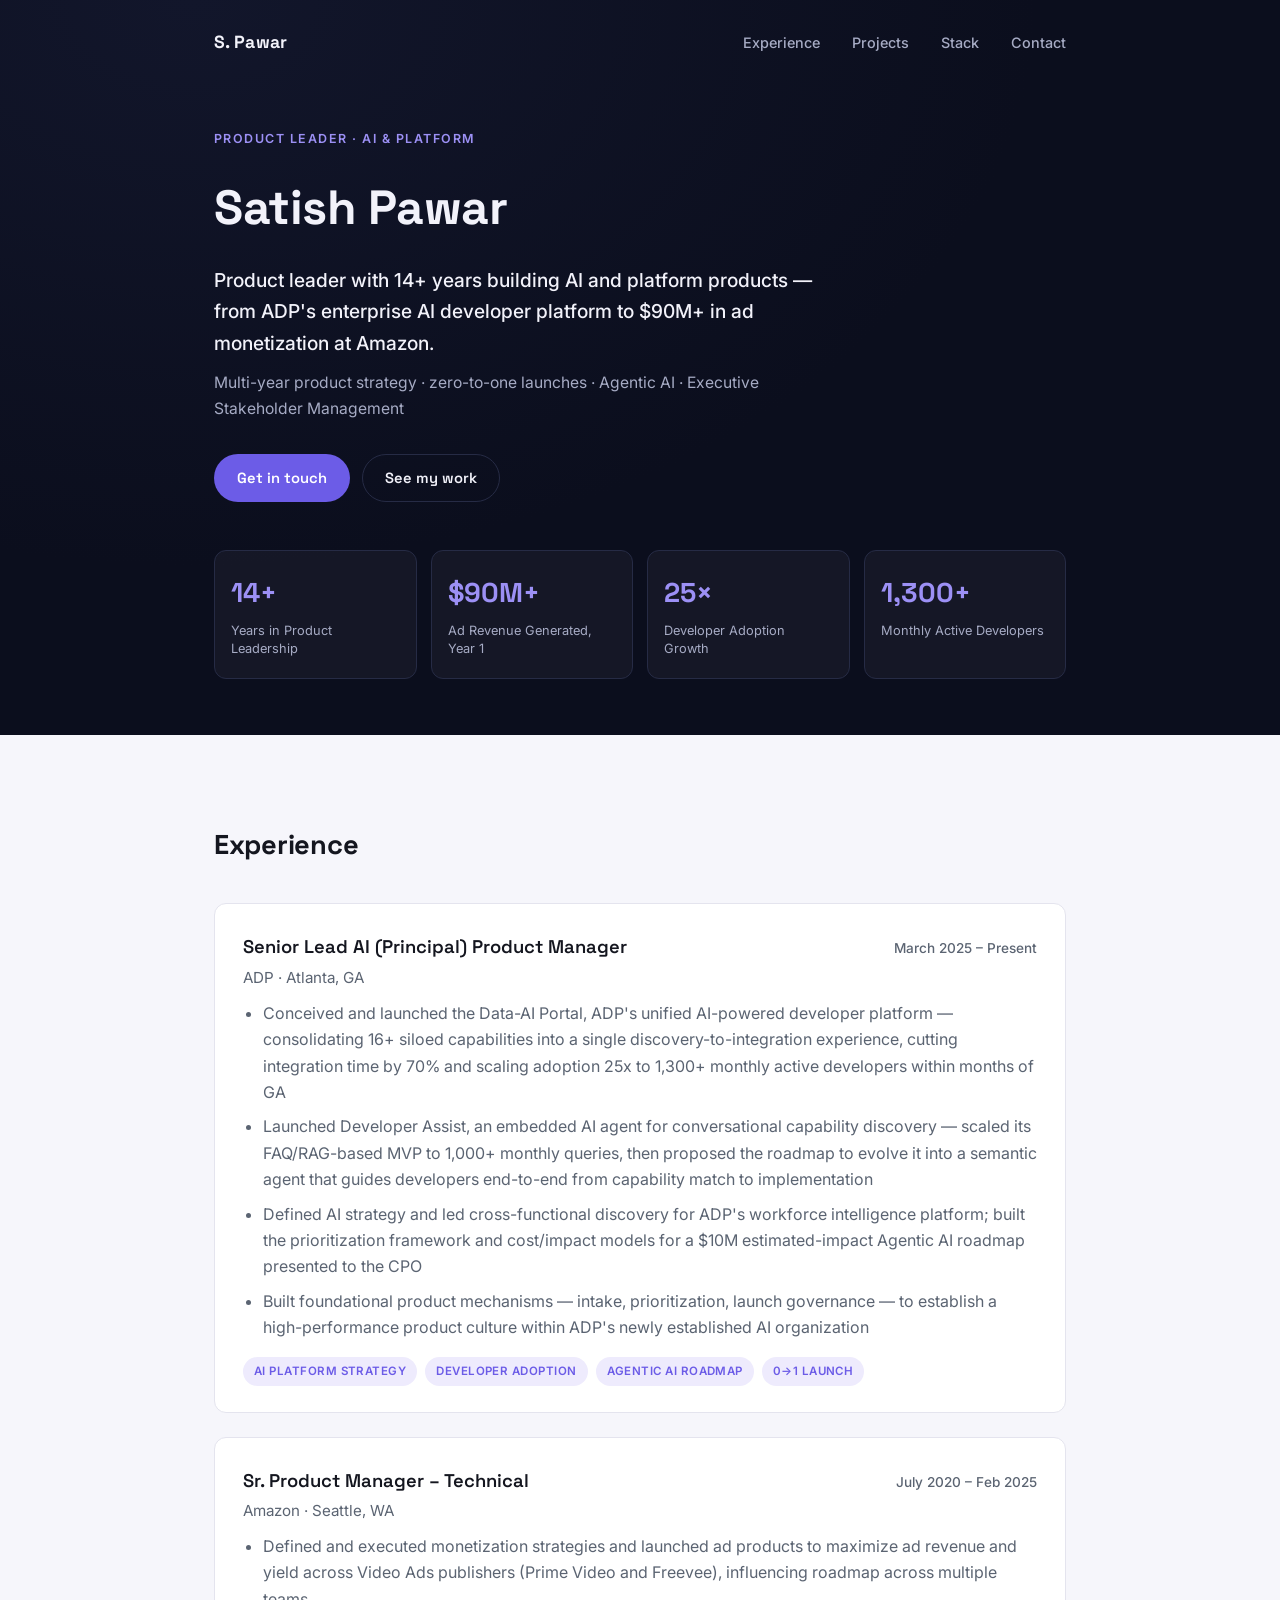
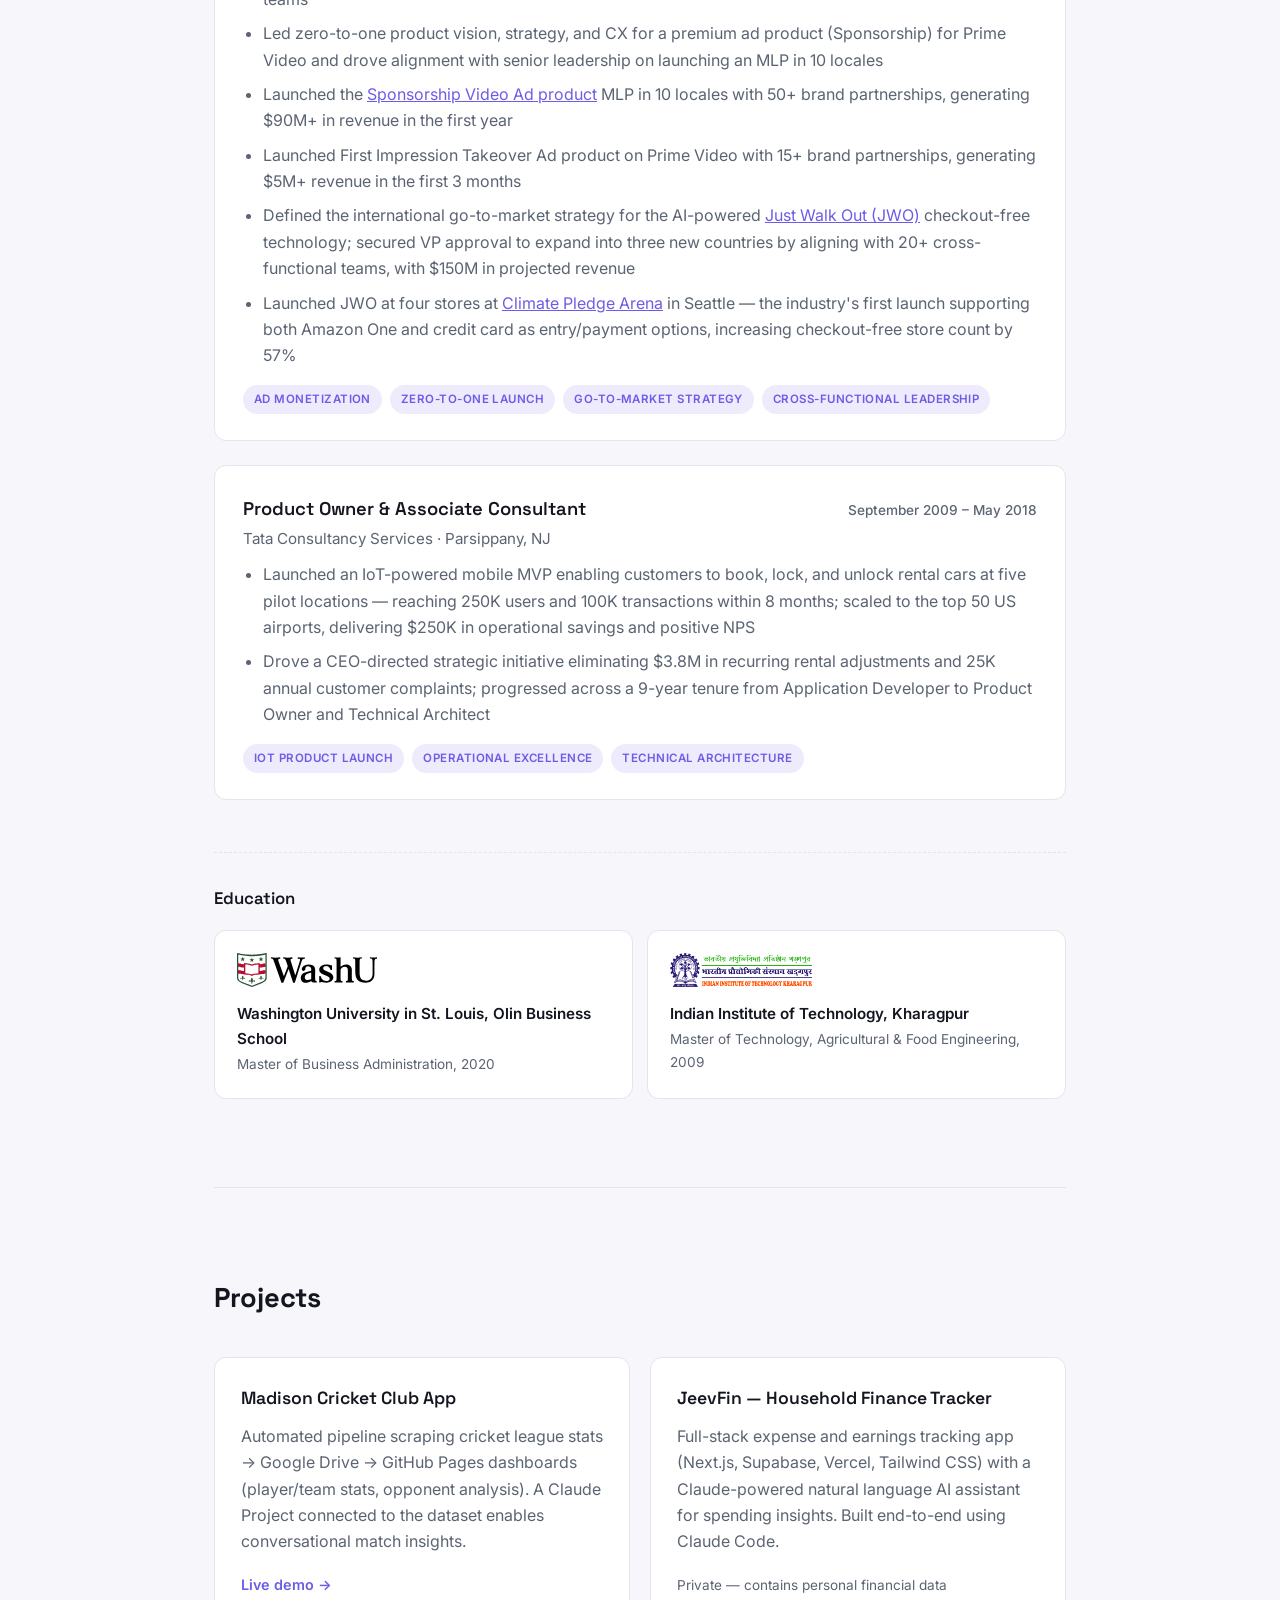
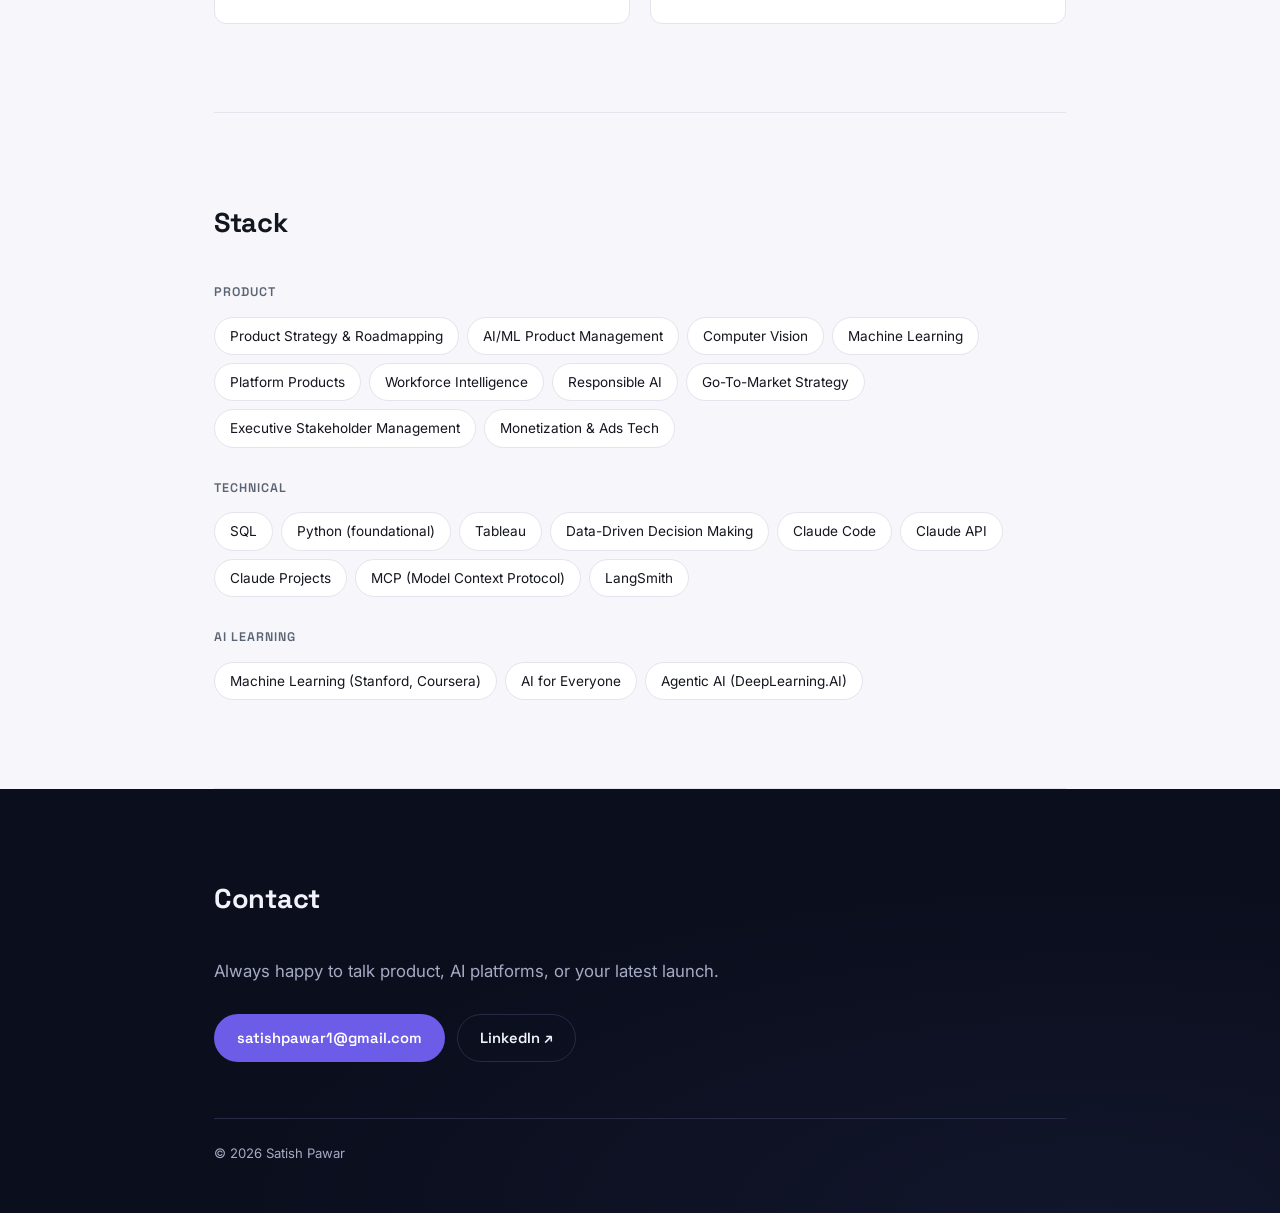
==== index.html @ 7803698a "Link Just Walk Out bullet to justwalkout.com Lets visitors curious about JWO learn more at the offic" ====
<!DOCTYPE html>
<html lang="en">
<head>
<meta charset="UTF-8">
<meta name="viewport" content="width=device-width, initial-scale=1.0">
<title>Satish Pawar — Product Leader, AI &amp; Platform</title>
<meta name="description" content="Satish Pawar — Product leader with 14+ years building AI and platform products, from ADP's enterprise AI developer platform to $90M+ in ad monetization at Amazon.">
<link rel="preconnect" href="https://fonts.googleapis.com">
<link rel="preconnect" href="https://fonts.gstatic.com" crossorigin>
<link href="https://fonts.googleapis.com/css2?family=Space+Grotesk:wght@500;600;700&family=Inter:wght@400;500;600&display=swap" rel="stylesheet">
<link rel="stylesheet" href="style.css">
</head>
<body>

<header class="hero">
  <nav class="nav">
    <span class="nav-brand">S. Pawar</span>
    <div class="nav-links">
      <a href="#experience">Experience</a>
      <a href="#projects">Projects</a>
      <a href="#stack">Stack</a>
      <a href="#contact">Contact</a>
    </div>
  </nav>
  <div class="hero-content">
    <p class="eyebrow">Product Leader · AI &amp; Platform</p>
    <h1>Satish Pawar</h1>
    <p class="tagline">Product leader with 14+ years building AI and platform products — from ADP's enterprise AI developer platform to $90M+ in ad monetization at Amazon.</p>
    <p class="subtagline">Multi-year product strategy · zero-to-one launches · Agentic AI · Executive Stakeholder Management</p>
    <div class="hero-links">
      <a href="#contact" class="btn btn-primary">Get in touch</a>
      <a href="#experience" class="btn btn-secondary">See my work</a>
    </div>

    <div class="stat-grid reveal">
      <div class="stat-card">
        <p class="stat-number">14+</p>
        <p class="stat-label">Years in Product Leadership</p>
      </div>
      <div class="stat-card">
        <p class="stat-number">$90M+</p>
        <p class="stat-label">Ad Revenue Generated, Year 1</p>
      </div>
      <div class="stat-card">
        <p class="stat-number">25×</p>
        <p class="stat-label">Developer Adoption Growth</p>
      </div>
      <div class="stat-card">
        <p class="stat-number">1,300+</p>
        <p class="stat-label">Monthly Active Developers</p>
      </div>
    </div>
  </div>
</header>

<main>

  <section id="experience">
    <h2 class="reveal">Experience</h2>

    <div class="job reveal">
      <div class="job-header">
        <div>
          <h3>Senior Lead AI (Principal) Product Manager</h3>
          <p class="job-meta">ADP · Atlanta, GA</p>
        </div>
        <p class="job-dates">March 2025 – Present</p>
      </div>
      <ul>
        <li>Conceived and launched the Data-AI Portal, ADP's unified AI-powered developer platform — consolidating 16+ siloed capabilities into a single discovery-to-integration experience, cutting integration time by 70% and scaling adoption 25x to 1,300+ monthly active developers within months of GA</li>
        <li>Launched Developer Assist, an embedded AI agent for conversational capability discovery — scaled its FAQ/RAG-based MVP to 1,000+ monthly queries, then proposed the roadmap to evolve it into a semantic agent that guides developers end-to-end from capability match to implementation</li>
        <li>Defined AI strategy and led cross-functional discovery for ADP's workforce intelligence platform; built the prioritization framework and cost/impact models for a $10M estimated-impact Agentic AI roadmap presented to the CPO</li>
        <li>Built foundational product mechanisms — intake, prioritization, launch governance — to establish a high-performance product culture within ADP's newly established AI organization</li>
      </ul>
      <div class="job-tags">
        <span class="job-tag">AI Platform Strategy</span>
        <span class="job-tag">Developer Adoption</span>
        <span class="job-tag">Agentic AI Roadmap</span>
        <span class="job-tag">0→1 Launch</span>
      </div>
    </div>

    <div class="job reveal">
      <div class="job-header">
        <div>
          <h3>Sr. Product Manager – Technical</h3>
          <p class="job-meta">Amazon · Seattle, WA</p>
        </div>
        <p class="job-dates">July 2020 – Feb 2025</p>
      </div>
      <ul>
        <li>Defined and executed monetization strategies and launched ad products to maximize ad revenue and yield across Video Ads publishers (Prime Video and Freevee), influencing roadmap across multiple teams</li>
        <li>Led zero-to-one product vision, strategy, and CX for a premium ad product (Sponsorship) for Prime Video and drove alignment with senior leadership on launching an MLP in 10 locales</li>
        <li>Launched the <a href="https://www.marketingbrew.com/stories/2024/01/26/music-to-the-ears-of-agencies-and-advertisers-amazon-rolls-out-ads-on-prime-video" target="_blank" rel="noopener">Sponsorship Video Ad product</a> MLP in 10 locales with 50+ brand partnerships, generating $90M+ in revenue in the first year</li>
        <li>Launched First Impression Takeover Ad product on Prime Video with 15+ brand partnerships, generating $5M+ revenue in the first 3 months</li>
        <li>Defined the international go-to-market strategy for the AI-powered <a href="https://www.justwalkout.com/" target="_blank" rel="noopener">Just Walk Out (JWO)</a> checkout-free technology; secured VP approval to expand into three new countries by aligning with 20+ cross-functional teams, with $150M in projected revenue</li>
        <li>Launched JWO at four stores at <a href="https://www.aboutamazon.com/news/sustainability/seattles-climate-pledge-arena-makes-history" target="_blank" rel="noopener">Climate Pledge Arena</a> in Seattle — the industry's first launch supporting both Amazon One and credit card as entry/payment options, increasing checkout-free store count by 57%</li>
      </ul>
      <div class="job-tags">
        <span class="job-tag">Ad Monetization</span>
        <span class="job-tag">Zero-to-One Launch</span>
        <span class="job-tag">Go-To-Market Strategy</span>
        <span class="job-tag">Cross-Functional Leadership</span>
      </div>
    </div>

    <div class="job reveal">
      <div class="job-header">
        <div>
          <h3>Product Owner &amp; Associate Consultant</h3>
          <p class="job-meta">Tata Consultancy Services · Parsippany, NJ</p>
        </div>
        <p class="job-dates">September 2009 – May 2018</p>
      </div>
      <ul>
        <li>Launched an IoT-powered mobile MVP enabling customers to book, lock, and unlock rental cars at five pilot locations — reaching 250K users and 100K transactions within 8 months; scaled to the top 50 US airports, delivering $250K in operational savings and positive NPS</li>
        <li>Drove a CEO-directed strategic initiative eliminating $3.8M in recurring rental adjustments and 25K annual customer complaints; progressed across a 9-year tenure from Application Developer to Product Owner and Technical Architect</li>
      </ul>
      <div class="job-tags">
        <span class="job-tag">IoT Product Launch</span>
        <span class="job-tag">Operational Excellence</span>
        <span class="job-tag">Technical Architecture</span>
      </div>
    </div>

    <div class="education reveal">
      <h3>Education</h3>
      <div class="edu-grid">
        <a class="edu-card" href="https://olin.washu.edu/" target="_blank" rel="noopener">
          <img src="images/washu-logo.svg" alt="Washington University in St. Louis logo" class="edu-logo">
          <div class="edu-info">
            <p class="edu-school">Washington University in St. Louis, Olin Business School</p>
            <p class="edu-degree">Master of Business Administration, 2020</p>
          </div>
        </a>
        <a class="edu-card" href="https://www.iitkgp.ac.in/" target="_blank" rel="noopener">
          <img src="images/iitkgp-logo.png" alt="Indian Institute of Technology Kharagpur logo" class="edu-logo">
          <div class="edu-info">
            <p class="edu-school">Indian Institute of Technology, Kharagpur</p>
            <p class="edu-degree">Master of Technology, Agricultural &amp; Food Engineering, 2009</p>
          </div>
        </a>
      </div>
    </div>
  </section>

  <section id="projects">
    <h2 class="reveal">Projects</h2>
    <div class="project-grid">

      <article class="project-card reveal">
        <h3>Madison Cricket Club App</h3>
        <p>Automated pipeline scraping cricket league stats → Google Drive → GitHub Pages dashboards (player/team stats, opponent analysis). A Claude Project connected to the dataset enables conversational match insights.</p>
        <a href="https://satishpawar1.github.io/madison-cricket/index.html" class="project-link" target="_blank" rel="noopener">Live demo →</a>
      </article>

      <article class="project-card reveal">
        <h3>JeevFin — Household Finance Tracker</h3>
        <p>Full-stack expense and earnings tracking app (Next.js, Supabase, Vercel, Tailwind CSS) with a Claude-powered natural language AI assistant for spending insights. Built end-to-end using Claude Code.</p>
        <span class="project-link project-link-disabled">Private — contains personal financial data</span>
      </article>

    </div>
  </section>

  <section id="stack">
    <h2 class="reveal">Stack</h2>
    <div class="stack-groups">
      <div class="stack-group reveal">
        <h4>Product</h4>
        <div class="tags">
          <span class="tag">Product Strategy &amp; Roadmapping</span>
          <span class="tag">AI/ML Product Management</span>
          <span class="tag">Computer Vision</span>
          <span class="tag">Machine Learning</span>
          <span class="tag">Platform Products</span>
          <span class="tag">Workforce Intelligence</span>
          <span class="tag">Responsible AI</span>
          <span class="tag">Go-To-Market Strategy</span>
          <span class="tag">Executive Stakeholder Management</span>
          <span class="tag">Monetization &amp; Ads Tech</span>
        </div>
      </div>
      <div class="stack-group reveal">
        <h4>Technical</h4>
        <div class="tags">
          <span class="tag">SQL</span>
          <span class="tag">Python (foundational)</span>
          <span class="tag">Tableau</span>
          <span class="tag">Data-Driven Decision Making</span>
          <span class="tag">Claude Code</span>
          <span class="tag">Claude API</span>
          <span class="tag">Claude Projects</span>
          <span class="tag">MCP (Model Context Protocol)</span>
          <span class="tag">LangSmith</span>
        </div>
      </div>
      <div class="stack-group reveal">
        <h4>AI Learning</h4>
        <div class="tags">
          <a class="tag tag-link" href="https://coursera.org/share/559ad1431afa52c80e66f9faf4900f86" target="_blank" rel="noopener">Machine Learning (Stanford, Coursera)</a>
          <a class="tag tag-link" href="https://coursera.org/share/7b53dda23e22ce357d31fd8ce20cde83" target="_blank" rel="noopener">AI for Everyone</a>
          <a class="tag tag-link" href="https://learn.deeplearning.ai/certificates/acf06b35-18dd-4318-90b8-d90a9b3e5550" target="_blank" rel="noopener">Agentic AI (DeepLearning.AI)</a>
        </div>
      </div>
    </div>
  </section>

</main>

<footer id="contact" class="contact-band">
  <div class="contact-inner reveal">
    <h2>Contact</h2>
    <p class="contact-lead">Always happy to talk product, AI platforms, or your latest launch.</p>
    <div class="contact-links">
      <a href="mailto:satishpawar1@gmail.com" class="btn btn-primary">satishpawar1@gmail.com</a>
      <a href="https://www.linkedin.com/in/satish-pawar1/" class="btn btn-secondary" target="_blank" rel="noopener">LinkedIn ↗</a>
    </div>
    <p class="copyright">&copy; 2026 Satish Pawar</p>
  </div>
</footer>

<script src="script.js" defer></script>
</body>
</html>
---- style.css ----
:root {
  --navy: #0B0E1D;
  --navy-soft: #12162B;
  --bg: #F6F6FB;
  --card: #FFFFFF;
  --text: #14161F;
  --text-dim: #5B6472;
  --text-on-navy: #F2F2FA;
  --text-on-navy-dim: #A6ABC4;
  --accent: #6C5CE7;
  --accent-soft: #9C90F5;
  --accent-wash: #EEEBFD;
  --border: #E4E4EE;
  --border-navy: #262B45;
  --radius: 12px;
  --max-width: 900px;
  --font-display: 'Space Grotesk', 'Helvetica Neue', Arial, sans-serif;
  --font-body: 'Inter', -apple-system, BlinkMacSystemFont, 'Segoe UI', Arial, sans-serif;
}

* { box-sizing: border-box; }

html { scroll-behavior: smooth; }

body {
  margin: 0;
  background: var(--bg);
  color: var(--text);
  font-family: var(--font-body);
  line-height: 1.65;
  overflow-x: hidden;
}

h1, h2, h3, h4, .nav-brand, .stat-number, .btn {
  font-family: var(--font-display);
}

a { color: var(--accent); }

/* ---------- Nav ---------- */

.nav {
  display: flex;
  align-items: center;
  justify-content: space-between;
  max-width: var(--max-width);
  margin: 0 auto;
  padding: 28px 24px 0;
}

.nav-brand {
  font-weight: 700;
  font-size: 1.1rem;
  color: var(--text-on-navy);
  letter-spacing: 0.02em;
}

.nav-links a {
  color: var(--text-on-navy-dim);
  text-decoration: none;
  margin-left: 28px;
  font-size: 0.9rem;
  font-weight: 500;
  transition: color 0.15s ease;
}

.nav-links a:hover { color: var(--text-on-navy); }

/* ---------- Hero ---------- */

.hero {
  background: radial-gradient(120% 140% at 15% 0%, var(--navy-soft) 0%, var(--navy) 55%);
}

.hero-content {
  max-width: var(--max-width);
  margin: 0 auto;
  padding: 72px 24px 0;
}

.eyebrow {
  text-transform: uppercase;
  letter-spacing: 0.12em;
  font-size: 0.78rem;
  font-weight: 600;
  color: var(--accent-soft);
  margin: 0 0 18px;
}

.hero-content h1 {
  font-size: 3rem;
  font-weight: 700;
  color: var(--text-on-navy);
  margin: 0 0 18px;
  letter-spacing: -0.01em;
}

.tagline {
  font-size: 1.2rem;
  color: var(--text-on-navy);
  max-width: 640px;
  margin: 0 0 10px;
  font-weight: 500;
}

.subtagline {
  color: var(--text-on-navy-dim);
  max-width: 620px;
  margin: 0 0 32px;
  font-size: 0.98rem;
}

.hero-links { display: flex; gap: 12px; flex-wrap: wrap; }

.btn {
  display: inline-block;
  padding: 11px 22px;
  border-radius: 999px;
  text-decoration: none;
  font-weight: 600;
  font-size: 0.92rem;
  border: 1px solid transparent;
  transition: transform 0.15s ease, background 0.15s ease, border-color 0.15s ease;
}

.btn:hover { transform: translateY(-1px); }

.btn-primary {
  background: var(--accent);
  color: #FFFFFF;
}

.btn-primary:hover { background: var(--accent-soft); }

.btn-secondary {
  background: transparent;
  color: var(--text-on-navy);
  border-color: var(--border-navy);
}

.btn-secondary:hover { border-color: var(--accent-soft); }

.contact-band .btn-secondary {
  color: var(--text-on-navy);
  border-color: var(--border-navy);
}

/* ---------- Stat grid ---------- */

.stat-grid {
  margin-top: 48px;
  padding-bottom: 56px;
  display: grid;
  grid-template-columns: repeat(4, 1fr);
  gap: 14px;
}

.stat-card {
  position: relative;
  background: rgba(255, 255, 255, 0.04);
  border: 1px solid var(--border-navy);
  border-radius: var(--radius);
  padding: 20px 16px;
  overflow: hidden;
  transition: border-color 0.25s ease, transform 0.25s ease, background 0.25s ease;
}

.stat-card::before {
  content: '';
  position: absolute;
  inset: 0;
  border-radius: inherit;
  background: radial-gradient(200px circle at var(--mx, 50%) var(--my, 0%), rgba(156, 144, 245, 0.25), transparent 70%);
  opacity: 0;
  transition: opacity 0.35s ease;
  pointer-events: none;
}

.stat-card:hover {
  border-color: var(--accent-soft);
  background: rgba(255, 255, 255, 0.07);
  transform: translateY(-3px);
}

.stat-card:hover::before { opacity: 1; }

.stat-number {
  position: relative;
  font-size: 1.7rem;
  font-weight: 700;
  color: var(--accent-soft);
  margin: 0 0 6px;
  transition: transform 0.25s ease;
}

.stat-card:hover .stat-number { transform: scale(1.06); }

.stat-label {
  position: relative;
  font-size: 0.8rem;
  color: var(--text-on-navy-dim);
  margin: 0;
  line-height: 1.4;
}

/* ---------- Main sections ---------- */

main {
  max-width: var(--max-width);
  margin: 0 auto;
  padding: 0 24px;
}

section {
  padding: 88px 0;
  border-bottom: 1px solid var(--border);
  scroll-margin-top: 24px;
}

h2 {
  font-size: 1.7rem;
  font-weight: 700;
  margin: 0 0 36px;
  letter-spacing: -0.01em;
}

/* ---------- Experience ---------- */

.job {
  position: relative;
  margin-bottom: 24px;
  padding: 28px 28px 26px;
  border: 1px solid var(--border);
  border-radius: var(--radius);
  background: var(--card);
  overflow: hidden;
  transition: border-color 0.25s ease, transform 0.25s ease, box-shadow 0.25s ease;
}
.job:last-of-type { margin-bottom: 0; }

.job::before {
  content: '';
  position: absolute;
  inset: 0;
  border-radius: inherit;
  background: radial-gradient(320px circle at var(--mx, 50%) var(--my, 0%), rgba(108, 92, 231, 0.12), transparent 70%);
  opacity: 0;
  transition: opacity 0.35s ease;
  pointer-events: none;
}

.job::after {
  content: '';
  position: absolute;
  left: 0;
  top: 0;
  bottom: 0;
  width: 3px;
  background: var(--accent);
  transform: scaleY(0);
  transition: transform 0.3s ease;
}

.job:hover {
  border-color: var(--accent-soft);
  transform: translateY(-3px);
  box-shadow: 0 18px 36px rgba(20, 22, 31, 0.07);
}

.job:hover::before { opacity: 1; }
.job:hover::after { transform: scaleY(1); }

.job-header {
  position: relative;
  display: flex;
  justify-content: space-between;
  align-items: baseline;
  flex-wrap: wrap;
  gap: 4px 16px;
  margin-bottom: 10px;
}

.job-header h3 {
  margin: 0;
  font-size: 1.15rem;
  font-weight: 600;
  transition: color 0.2s ease;
}

.job:hover .job-header h3 { color: var(--accent); }

.job-meta {
  margin: 2px 0 0;
  color: var(--text-dim);
  font-size: 0.95rem;
}

.job-dates {
  margin: 0;
  color: var(--text-dim);
  font-size: 0.85rem;
  font-weight: 500;
  white-space: nowrap;
}

.job ul {
  position: relative;
  margin: 0 0 16px;
  padding-left: 20px;
}

.job li {
  margin-bottom: 8px;
  color: var(--text-dim);
}

.job-tags {
  position: relative;
  display: flex;
  flex-wrap: wrap;
  gap: 8px;
}

.job-tag {
  font-size: 0.72rem;
  font-weight: 600;
  text-transform: uppercase;
  letter-spacing: 0.04em;
  color: var(--accent);
  background: var(--accent-wash);
  padding: 5px 11px;
  border-radius: 999px;
  transition: background 0.2s ease, color 0.2s ease, transform 0.2s ease;
}

.job:hover .job-tag:hover {
  background: var(--accent);
  color: #FFFFFF;
  transform: translateY(-1px);
}

.education {
  margin-top: 52px;
  padding-top: 32px;
  border-top: 1px dashed var(--border);
}

.education h3 { margin: 0 0 18px; font-size: 1.05rem; font-weight: 600; }

.edu-grid {
  display: grid;
  grid-template-columns: repeat(auto-fit, minmax(260px, 1fr));
  gap: 14px;
}

.edu-card {
  position: relative;
  display: flex;
  flex-direction: column;
  align-items: flex-start;
  gap: 14px;
  padding: 22px;
  border: 1px solid var(--border);
  border-radius: var(--radius);
  background: var(--card);
  text-decoration: none;
  overflow: hidden;
  transition: border-color 0.25s ease, transform 0.25s ease, box-shadow 0.25s ease;
}

.edu-card::before {
  content: '';
  position: absolute;
  inset: 0;
  border-radius: inherit;
  background: radial-gradient(240px circle at var(--mx, 50%) var(--my, 0%), rgba(108, 92, 231, 0.10), transparent 70%);
  opacity: 0;
  transition: opacity 0.35s ease;
  pointer-events: none;
}

.edu-card::after {
  content: '';
  position: absolute;
  left: 0;
  top: 0;
  bottom: 0;
  width: 3px;
  background: var(--accent);
  transform: scaleY(0);
  transition: transform 0.3s ease;
}

.edu-card:hover {
  border-color: var(--accent-soft);
  transform: translateY(-3px);
  box-shadow: 0 14px 28px rgba(20, 22, 31, 0.07);
}

.edu-card:hover::before { opacity: 1; }
.edu-card:hover::after { transform: scaleY(1); }

.edu-logo {
  position: relative;
  height: 34px;
  width: auto;
  max-width: 160px;
  object-fit: contain;
  object-position: left center;
  transition: transform 0.25s ease;
}

.edu-card:hover .edu-logo { transform: scale(1.05); }

.edu-info { position: relative; }

.edu-school {
  margin: 0 0 2px;
  font-weight: 600;
  color: var(--text);
  font-size: 0.95rem;
  transition: color 0.2s ease;
}

.edu-card:hover .edu-school { color: var(--accent); }

.edu-degree {
  margin: 0;
  color: var(--text-dim);
  font-size: 0.85rem;
}

/* ---------- Projects ---------- */

.project-grid {
  display: grid;
  grid-template-columns: repeat(auto-fit, minmax(280px, 1fr));
  gap: 20px;
}

.project-card {
  background: var(--card);
  border: 1px solid var(--border);
  border-radius: var(--radius);
  padding: 26px;
  transition: transform 0.15s ease, box-shadow 0.15s ease;
}

.project-card:hover {
  transform: translateY(-3px);
  box-shadow: 0 12px 28px rgba(20, 22, 31, 0.08);
}

.project-card h3 { margin: 0 0 10px; font-size: 1.1rem; font-weight: 600; }
.project-card p { color: var(--text-dim); margin: 0 0 16px; }

.project-link {
  font-weight: 600;
  text-decoration: none;
  font-size: 0.9rem;
  color: var(--accent);
}

.project-link-disabled {
  color: var(--text-dim);
  font-weight: 400;
  font-size: 0.85rem;
}

/* ---------- Stack ---------- */

.stack-groups {
  display: flex;
  flex-direction: column;
  gap: 30px;
}

.stack-group h4 {
  margin: 0 0 14px;
  color: var(--text-dim);
  font-size: 0.78rem;
  text-transform: uppercase;
  letter-spacing: 0.08em;
  font-weight: 600;
}

.tags {
  display: flex;
  flex-wrap: wrap;
  gap: 8px;
}

.tag {
  display: inline-block;
  padding: 7px 15px;
  background: var(--card);
  border: 1px solid var(--border);
  border-radius: 999px;
  font-size: 0.85rem;
  color: var(--text);
}

.tag-link {
  text-decoration: none;
  color: var(--text);
  transition: border-color 0.15s ease, color 0.15s ease;
}

.tag-link:hover {
  border-color: var(--accent);
  color: var(--accent);
}

/* ---------- Contact band ---------- */

.contact-band {
  background: radial-gradient(120% 140% at 85% 100%, var(--navy-soft) 0%, var(--navy) 55%);
  margin-top: 0;
}

.contact-inner {
  max-width: var(--max-width);
  margin: 0 auto;
  padding: 88px 24px 48px;
}

.contact-band h2 { color: var(--text-on-navy); }

.contact-lead {
  color: var(--text-on-navy-dim);
  margin: 0 0 28px;
  font-size: 1.05rem;
}

.contact-links {
  display: flex;
  gap: 12px;
  flex-wrap: wrap;
  margin-bottom: 56px;
}

.copyright {
  color: var(--text-on-navy-dim);
  font-size: 0.82rem;
  margin: 0;
  border-top: 1px solid var(--border-navy);
  padding-top: 24px;
}

/* ---------- Scroll reveal ---------- */

.reveal {
  opacity: 0;
  transform: translateY(16px);
  transition: opacity 0.6s ease, transform 0.6s ease;
}

.reveal.is-visible {
  opacity: 1;
  transform: translateY(0);
}

@media (prefers-reduced-motion: reduce) {
  .reveal {
    opacity: 1;
    transform: none;
    transition: none;
  }
}

/* ---------- Responsive ---------- */

@media (max-width: 700px) {
  .hero-content h1 { font-size: 2.2rem; }
  .nav-links a { margin-left: 16px; font-size: 0.85rem; }
  .stat-grid { grid-template-columns: repeat(2, 1fr); }
  section { padding: 64px 0; }
  .contact-inner { padding: 64px 24px 40px; }
}

@media (max-width: 420px) {
  .stat-grid { grid-template-columns: 1fr 1fr; gap: 10px; }
  .stat-number { font-size: 1.4rem; }
}
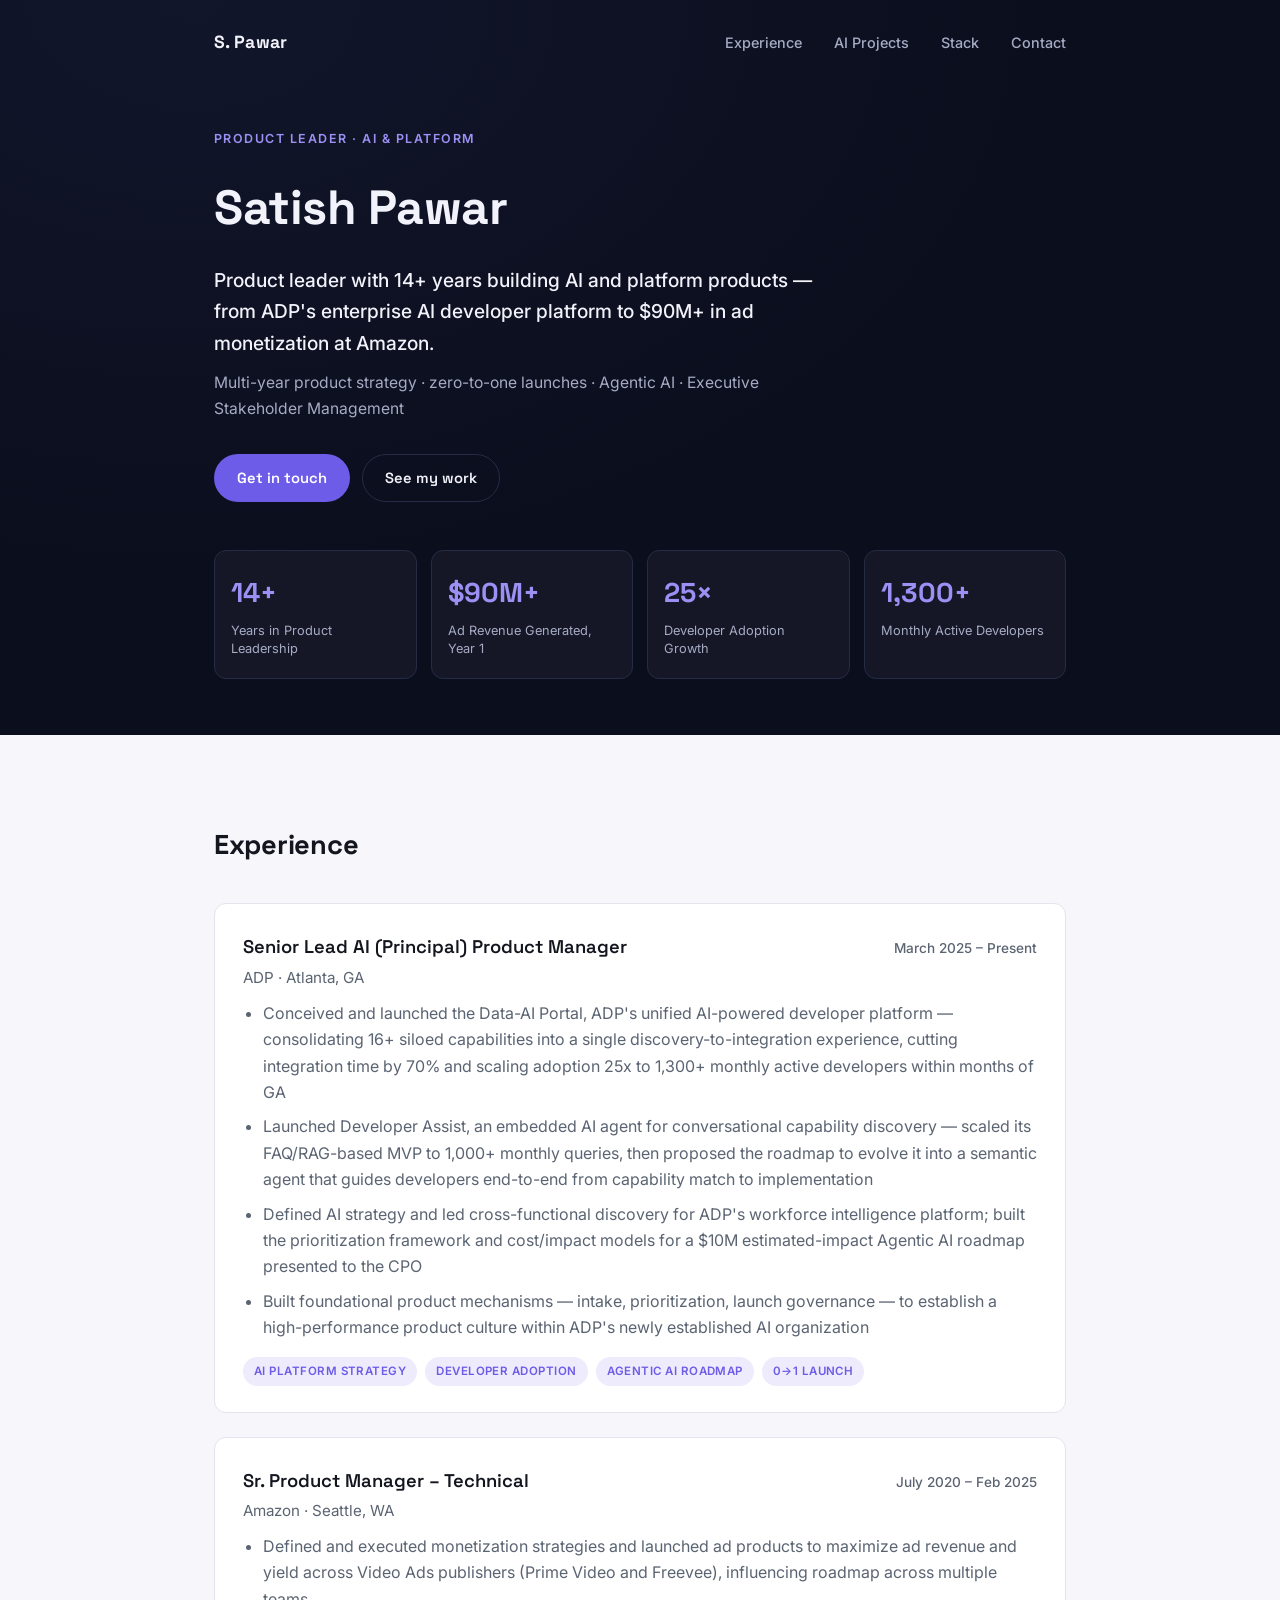
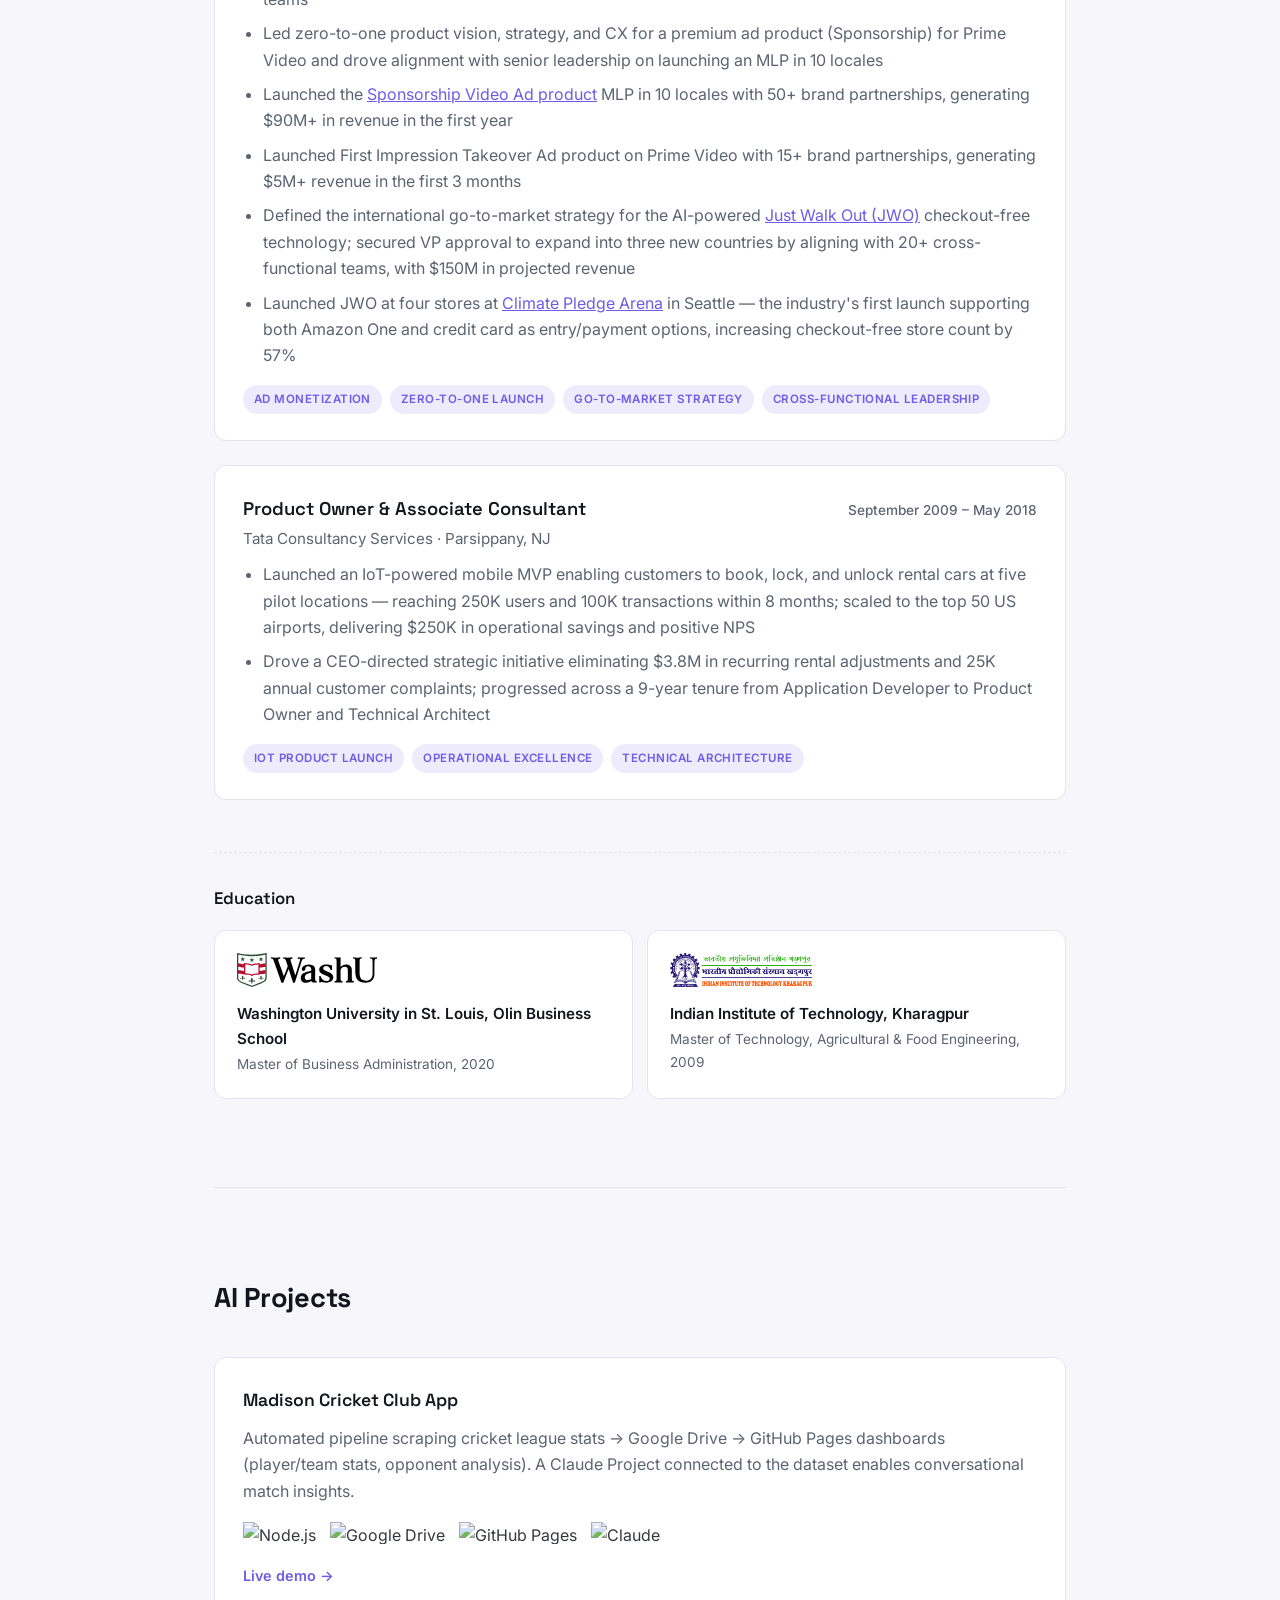
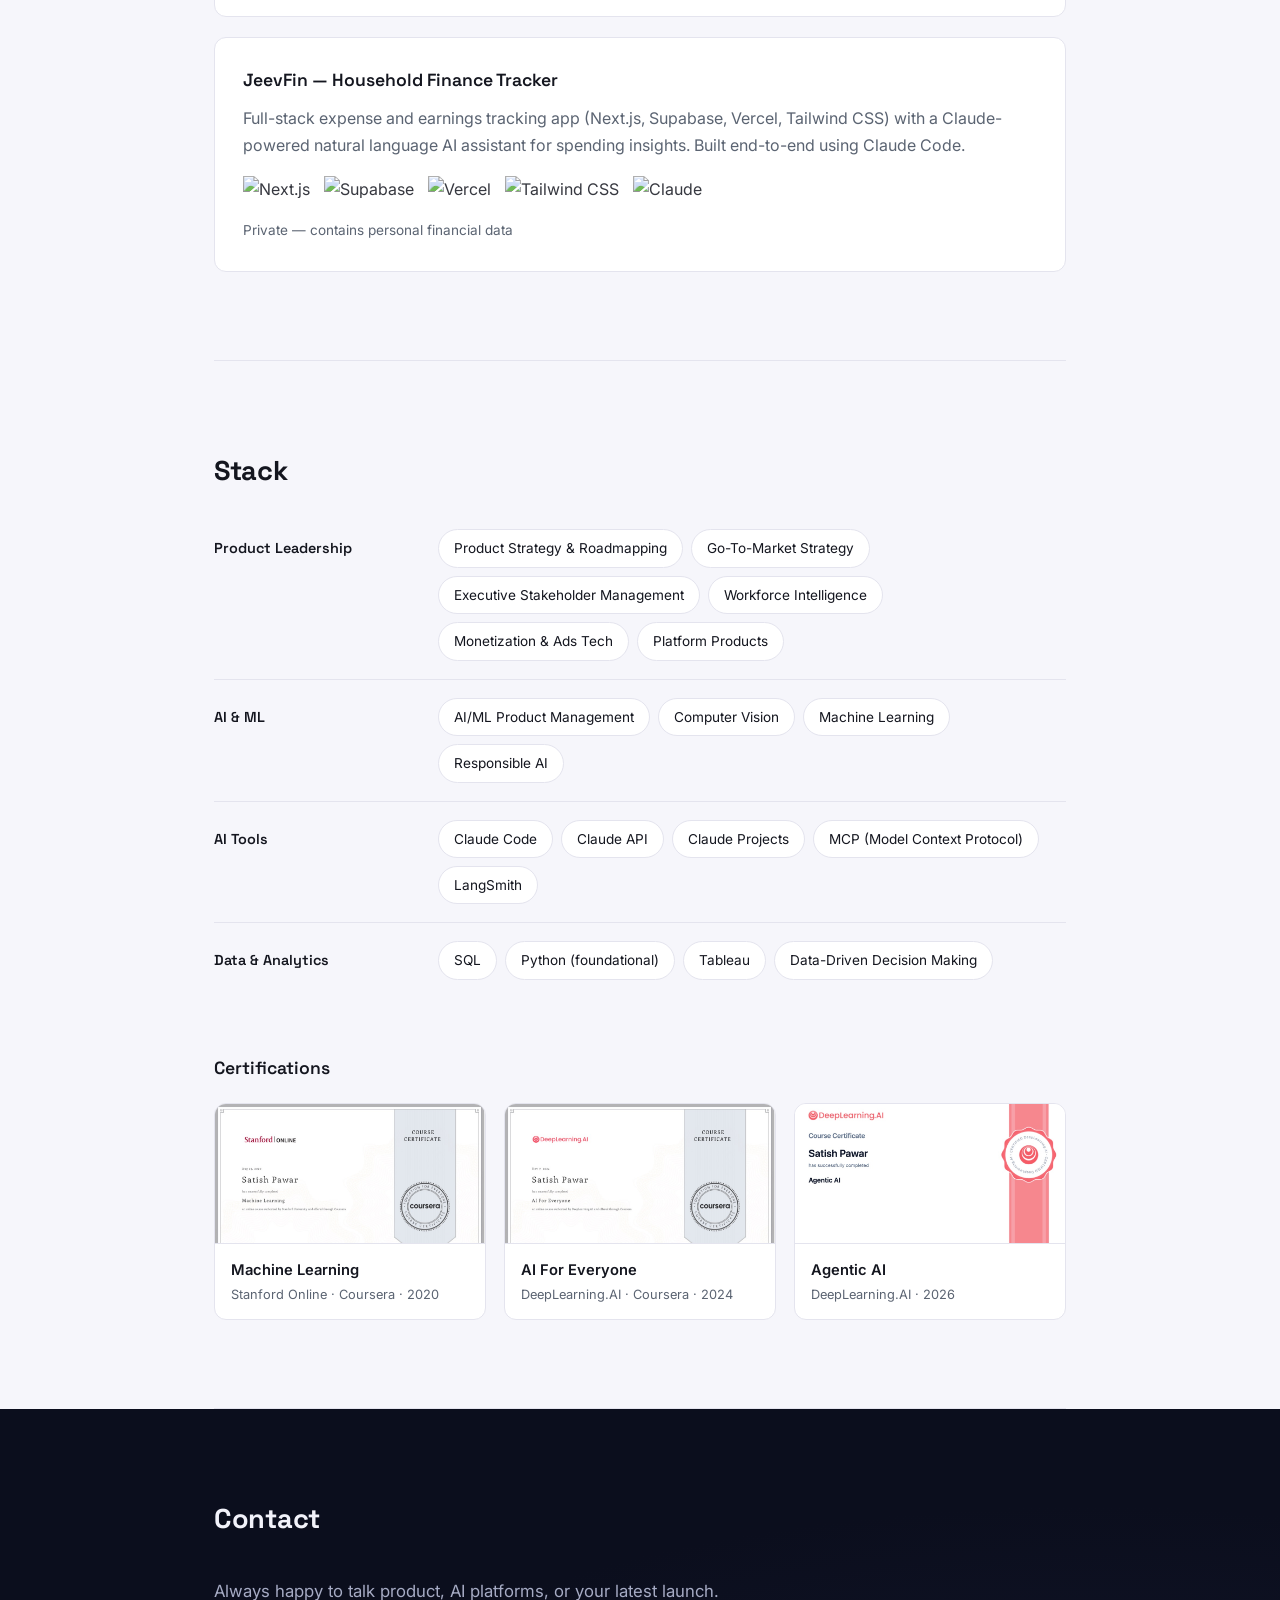
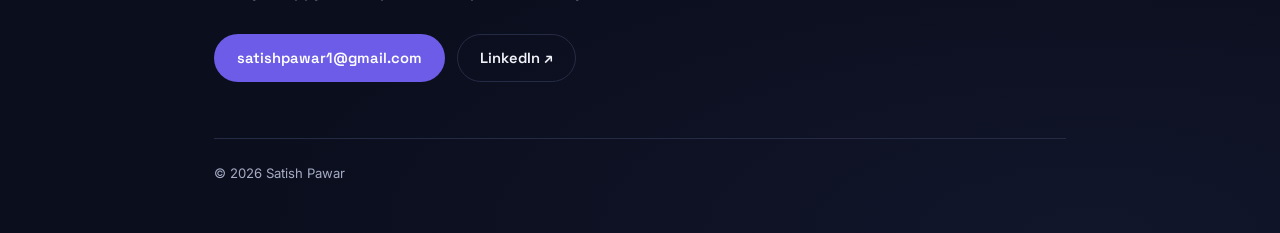
==== commit 5b58f349: "Restructure Stack by domain, embed real certification images Skills now grouped by domain (Product L" ====
--- a/index.html
+++ b/index.html
@@ -17,7 +17,7 @@
     <span class="nav-brand">S. Pawar</span>
     <div class="nav-links">
       <a href="#experience">Experience</a>
-      <a href="#projects">Projects</a>
+      <a href="#projects">AI Projects</a>
       <a href="#stack">Stack</a>
       <a href="#contact">Contact</a>
     </div>
@@ -145,18 +145,31 @@
   </section>
 
   <section id="projects">
-    <h2 class="reveal">Projects</h2>
-    <div class="project-grid">
+    <h2 class="reveal">AI Projects</h2>
+    <div class="project-list">
 
       <article class="project-card reveal">
         <h3>Madison Cricket Club App</h3>
         <p>Automated pipeline scraping cricket league stats → Google Drive → GitHub Pages dashboards (player/team stats, opponent analysis). A Claude Project connected to the dataset enables conversational match insights.</p>
+        <div class="project-tech">
+          <img src="images/icons/nodejs.svg" alt="Node.js" title="Node.js">
+          <img src="images/icons/googledrive.svg" alt="Google Drive" title="Google Drive">
+          <img src="images/icons/github.svg" alt="GitHub Pages" title="GitHub Pages">
+          <img src="images/icons/claude.svg" alt="Claude" title="Claude">
+        </div>
         <a href="https://satishpawar1.github.io/madison-cricket/index.html" class="project-link" target="_blank" rel="noopener">Live demo →</a>
       </article>
 
       <article class="project-card reveal">
         <h3>JeevFin — Household Finance Tracker</h3>
         <p>Full-stack expense and earnings tracking app (Next.js, Supabase, Vercel, Tailwind CSS) with a Claude-powered natural language AI assistant for spending insights. Built end-to-end using Claude Code.</p>
+        <div class="project-tech">
+          <img src="images/icons/nextjs.svg" alt="Next.js" title="Next.js">
+          <img src="images/icons/supabase.svg" alt="Supabase" title="Supabase">
+          <img src="images/icons/vercel.svg" alt="Vercel" title="Vercel">
+          <img src="images/icons/tailwindcss.svg" alt="Tailwind CSS" title="Tailwind CSS">
+          <img src="images/icons/claude.svg" alt="Claude" title="Claude">
+        </div>
         <span class="project-link project-link-disabled">Private — contains personal financial data</span>
       </article>
 
@@ -165,29 +178,30 @@
 
   <section id="stack">
     <h2 class="reveal">Stack</h2>
-    <div class="stack-groups">
-      <div class="stack-group reveal">
-        <h4>Product</h4>
+    <div class="stack-table">
+      <div class="stack-row reveal">
+        <div class="stack-domain">Product Leadership</div>
         <div class="tags">
           <span class="tag">Product Strategy &amp; Roadmapping</span>
+          <span class="tag">Go-To-Market Strategy</span>
+          <span class="tag">Executive Stakeholder Management</span>
+          <span class="tag">Workforce Intelligence</span>
+          <span class="tag">Monetization &amp; Ads Tech</span>
+          <span class="tag">Platform Products</span>
+        </div>
+      </div>
+      <div class="stack-row reveal">
+        <div class="stack-domain">AI &amp; ML</div>
+        <div class="tags">
           <span class="tag">AI/ML Product Management</span>
           <span class="tag">Computer Vision</span>
           <span class="tag">Machine Learning</span>
-          <span class="tag">Platform Products</span>
-          <span class="tag">Workforce Intelligence</span>
           <span class="tag">Responsible AI</span>
-          <span class="tag">Go-To-Market Strategy</span>
-          <span class="tag">Executive Stakeholder Management</span>
-          <span class="tag">Monetization &amp; Ads Tech</span>
-        </div>
-      </div>
-      <div class="stack-group reveal">
-        <h4>Technical</h4>
-        <div class="tags">
-          <span class="tag">SQL</span>
-          <span class="tag">Python (foundational)</span>
-          <span class="tag">Tableau</span>
-          <span class="tag">Data-Driven Decision Making</span>
+        </div>
+      </div>
+      <div class="stack-row reveal">
+        <div class="stack-domain">AI Tools</div>
+        <div class="tags">
           <span class="tag">Claude Code</span>
           <span class="tag">Claude API</span>
           <span class="tag">Claude Projects</span>
@@ -195,14 +209,40 @@
           <span class="tag">LangSmith</span>
         </div>
       </div>
-      <div class="stack-group reveal">
-        <h4>AI Learning</h4>
-        <div class="tags">
-          <a class="tag tag-link" href="https://coursera.org/share/559ad1431afa52c80e66f9faf4900f86" target="_blank" rel="noopener">Machine Learning (Stanford, Coursera)</a>
-          <a class="tag tag-link" href="https://coursera.org/share/7b53dda23e22ce357d31fd8ce20cde83" target="_blank" rel="noopener">AI for Everyone</a>
-          <a class="tag tag-link" href="https://learn.deeplearning.ai/certificates/acf06b35-18dd-4318-90b8-d90a9b3e5550" target="_blank" rel="noopener">Agentic AI (DeepLearning.AI)</a>
-        </div>
-      </div>
+      <div class="stack-row reveal">
+        <div class="stack-domain">Data &amp; Analytics</div>
+        <div class="tags">
+          <span class="tag">SQL</span>
+          <span class="tag">Python (foundational)</span>
+          <span class="tag">Tableau</span>
+          <span class="tag">Data-Driven Decision Making</span>
+        </div>
+      </div>
+    </div>
+
+    <h3 class="certs-heading reveal">Certifications</h3>
+    <div class="cert-grid">
+      <a class="cert-card reveal" href="https://coursera.org/share/559ad1431afa52c80e66f9faf4900f86" target="_blank" rel="noopener">
+        <img src="images/certs/machine-learning.jpg" alt="Machine Learning certificate, Stanford Online via Coursera">
+        <div class="cert-info">
+          <p class="cert-title">Machine Learning</p>
+          <p class="cert-issuer">Stanford Online · Coursera · 2020</p>
+        </div>
+      </a>
+      <a class="cert-card reveal" href="https://coursera.org/share/7b53dda23e22ce357d31fd8ce20cde83" target="_blank" rel="noopener">
+        <img src="images/certs/ai-for-everyone.jpg" alt="AI For Everyone certificate, DeepLearning.AI via Coursera">
+        <div class="cert-info">
+          <p class="cert-title">AI For Everyone</p>
+          <p class="cert-issuer">DeepLearning.AI · Coursera · 2024</p>
+        </div>
+      </a>
+      <a class="cert-card reveal" href="https://learn.deeplearning.ai/certificates/acf06b35-18dd-4318-90b8-d90a9b3e5550" target="_blank" rel="noopener">
+        <img src="images/certs/agentic-ai.jpg" alt="Agentic AI certificate, DeepLearning.AI">
+        <div class="cert-info">
+          <p class="cert-title">Agentic AI</p>
+          <p class="cert-issuer">DeepLearning.AI · 2026</p>
+        </div>
+      </a>
     </div>
   </section>
 
--- a/style.css
+++ b/style.css
@@ -432,29 +432,89 @@
 
 /* ---------- Projects ---------- */
 
-.project-grid {
-  display: grid;
-  grid-template-columns: repeat(auto-fit, minmax(280px, 1fr));
+.project-list {
+  display: flex;
+  flex-direction: column;
   gap: 20px;
 }
 
 .project-card {
+  position: relative;
   background: var(--card);
   border: 1px solid var(--border);
   border-radius: var(--radius);
-  padding: 26px;
-  transition: transform 0.15s ease, box-shadow 0.15s ease;
+  padding: 28px;
+  overflow: hidden;
+  transition: border-color 0.25s ease, transform 0.25s ease, box-shadow 0.25s ease;
+}
+
+.project-card::before {
+  content: '';
+  position: absolute;
+  inset: 0;
+  border-radius: inherit;
+  background: radial-gradient(320px circle at var(--mx, 50%) var(--my, 0%), rgba(108, 92, 231, 0.10), transparent 70%);
+  opacity: 0;
+  transition: opacity 0.35s ease;
+  pointer-events: none;
+}
+
+.project-card::after {
+  content: '';
+  position: absolute;
+  left: 0;
+  top: 0;
+  bottom: 0;
+  width: 3px;
+  background: var(--accent);
+  transform: scaleY(0);
+  transition: transform 0.3s ease;
 }
 
 .project-card:hover {
+  border-color: var(--accent-soft);
   transform: translateY(-3px);
-  box-shadow: 0 12px 28px rgba(20, 22, 31, 0.08);
-}
-
-.project-card h3 { margin: 0 0 10px; font-size: 1.1rem; font-weight: 600; }
-.project-card p { color: var(--text-dim); margin: 0 0 16px; }
+  box-shadow: 0 18px 36px rgba(20, 22, 31, 0.07);
+}
+
+.project-card:hover::before { opacity: 1; }
+.project-card:hover::after { transform: scaleY(1); }
+
+.project-card h3 {
+  position: relative;
+  margin: 0 0 10px;
+  font-size: 1.1rem;
+  font-weight: 600;
+  transition: color 0.2s ease;
+}
+
+.project-card:hover h3 { color: var(--accent); }
+
+.project-card p { position: relative; color: var(--text-dim); margin: 0 0 18px; }
+
+.project-tech {
+  position: relative;
+  display: flex;
+  align-items: center;
+  flex-wrap: wrap;
+  gap: 14px;
+  margin-bottom: 18px;
+}
+
+.project-tech img {
+  height: 22px;
+  width: auto;
+  opacity: 0.85;
+  transition: opacity 0.2s ease, transform 0.2s ease;
+}
+
+.project-tech img:hover {
+  opacity: 1;
+  transform: translateY(-2px);
+}
 
 .project-link {
+  position: relative;
   font-weight: 600;
   text-decoration: none;
   font-size: 0.9rem;
@@ -462,6 +522,8 @@
 }
 
 .project-link-disabled {
+  position: relative;
+  display: inline-block;
   color: var(--text-dim);
   font-weight: 400;
   font-size: 0.85rem;
@@ -469,19 +531,29 @@
 
 /* ---------- Stack ---------- */
 
-.stack-groups {
+.stack-table {
   display: flex;
   flex-direction: column;
-  gap: 30px;
-}
-
-.stack-group h4 {
-  margin: 0 0 14px;
-  color: var(--text-dim);
-  font-size: 0.78rem;
-  text-transform: uppercase;
-  letter-spacing: 0.08em;
-  font-weight: 600;
+  margin-bottom: 56px;
+}
+
+.stack-row {
+  display: grid;
+  grid-template-columns: 200px 1fr;
+  gap: 16px 24px;
+  padding: 18px 0;
+  border-bottom: 1px solid var(--border);
+  align-items: baseline;
+}
+
+.stack-row:first-child { padding-top: 0; }
+.stack-row:last-child { border-bottom: none; }
+
+.stack-domain {
+  font-family: var(--font-display);
+  font-weight: 600;
+  font-size: 0.9rem;
+  color: var(--text);
 }
 
 .tags {
@@ -500,15 +572,80 @@
   color: var(--text);
 }
 
-.tag-link {
+.certs-heading {
+  font-size: 1.1rem;
+  font-weight: 600;
+  margin: 0 0 20px;
+}
+
+.cert-grid {
+  display: grid;
+  grid-template-columns: repeat(auto-fit, minmax(220px, 1fr));
+  gap: 18px;
+}
+
+.cert-card {
+  position: relative;
+  display: block;
+  border: 1px solid var(--border);
+  border-radius: var(--radius);
+  background: var(--card);
+  overflow: hidden;
   text-decoration: none;
+  transition: border-color 0.25s ease, transform 0.25s ease, box-shadow 0.25s ease;
+}
+
+.cert-card::before {
+  content: '';
+  position: absolute;
+  inset: 0;
+  border-radius: inherit;
+  background: radial-gradient(240px circle at var(--mx, 50%) var(--my, 0%), rgba(108, 92, 231, 0.10), transparent 70%);
+  opacity: 0;
+  transition: opacity 0.35s ease;
+  pointer-events: none;
+  z-index: 1;
+}
+
+.cert-card:hover {
+  border-color: var(--accent-soft);
+  transform: translateY(-3px);
+  box-shadow: 0 16px 32px rgba(20, 22, 31, 0.08);
+}
+
+.cert-card:hover::before { opacity: 1; }
+
+.cert-card img {
+  display: block;
+  width: 100%;
+  height: 140px;
+  object-fit: cover;
+  object-position: top;
+  border-bottom: 1px solid var(--border);
+  transition: transform 0.3s ease;
+}
+
+.cert-card:hover img { transform: scale(1.03); }
+
+.cert-info {
+  position: relative;
+  padding: 14px 16px;
+}
+
+.cert-title {
+  margin: 0 0 2px;
+  font-weight: 600;
+  font-size: 0.92rem;
   color: var(--text);
-  transition: border-color 0.15s ease, color 0.15s ease;
-}
-
-.tag-link:hover {
-  border-color: var(--accent);
-  color: var(--accent);
+  transition: color 0.2s ease;
+}
+
+.cert-card:hover .cert-title { color: var(--accent); }
+
+.cert-issuer {
+  margin: 0;
+  font-size: 0.8rem;
+  color: var(--text-dim);
 }
 
 /* ---------- Contact band ---------- */
@@ -576,6 +713,7 @@
   .stat-grid { grid-template-columns: repeat(2, 1fr); }
   section { padding: 64px 0; }
   .contact-inner { padding: 64px 24px 40px; }
+  .stack-row { grid-template-columns: 1fr; gap: 8px; }
 }
 
 @media (max-width: 420px) {
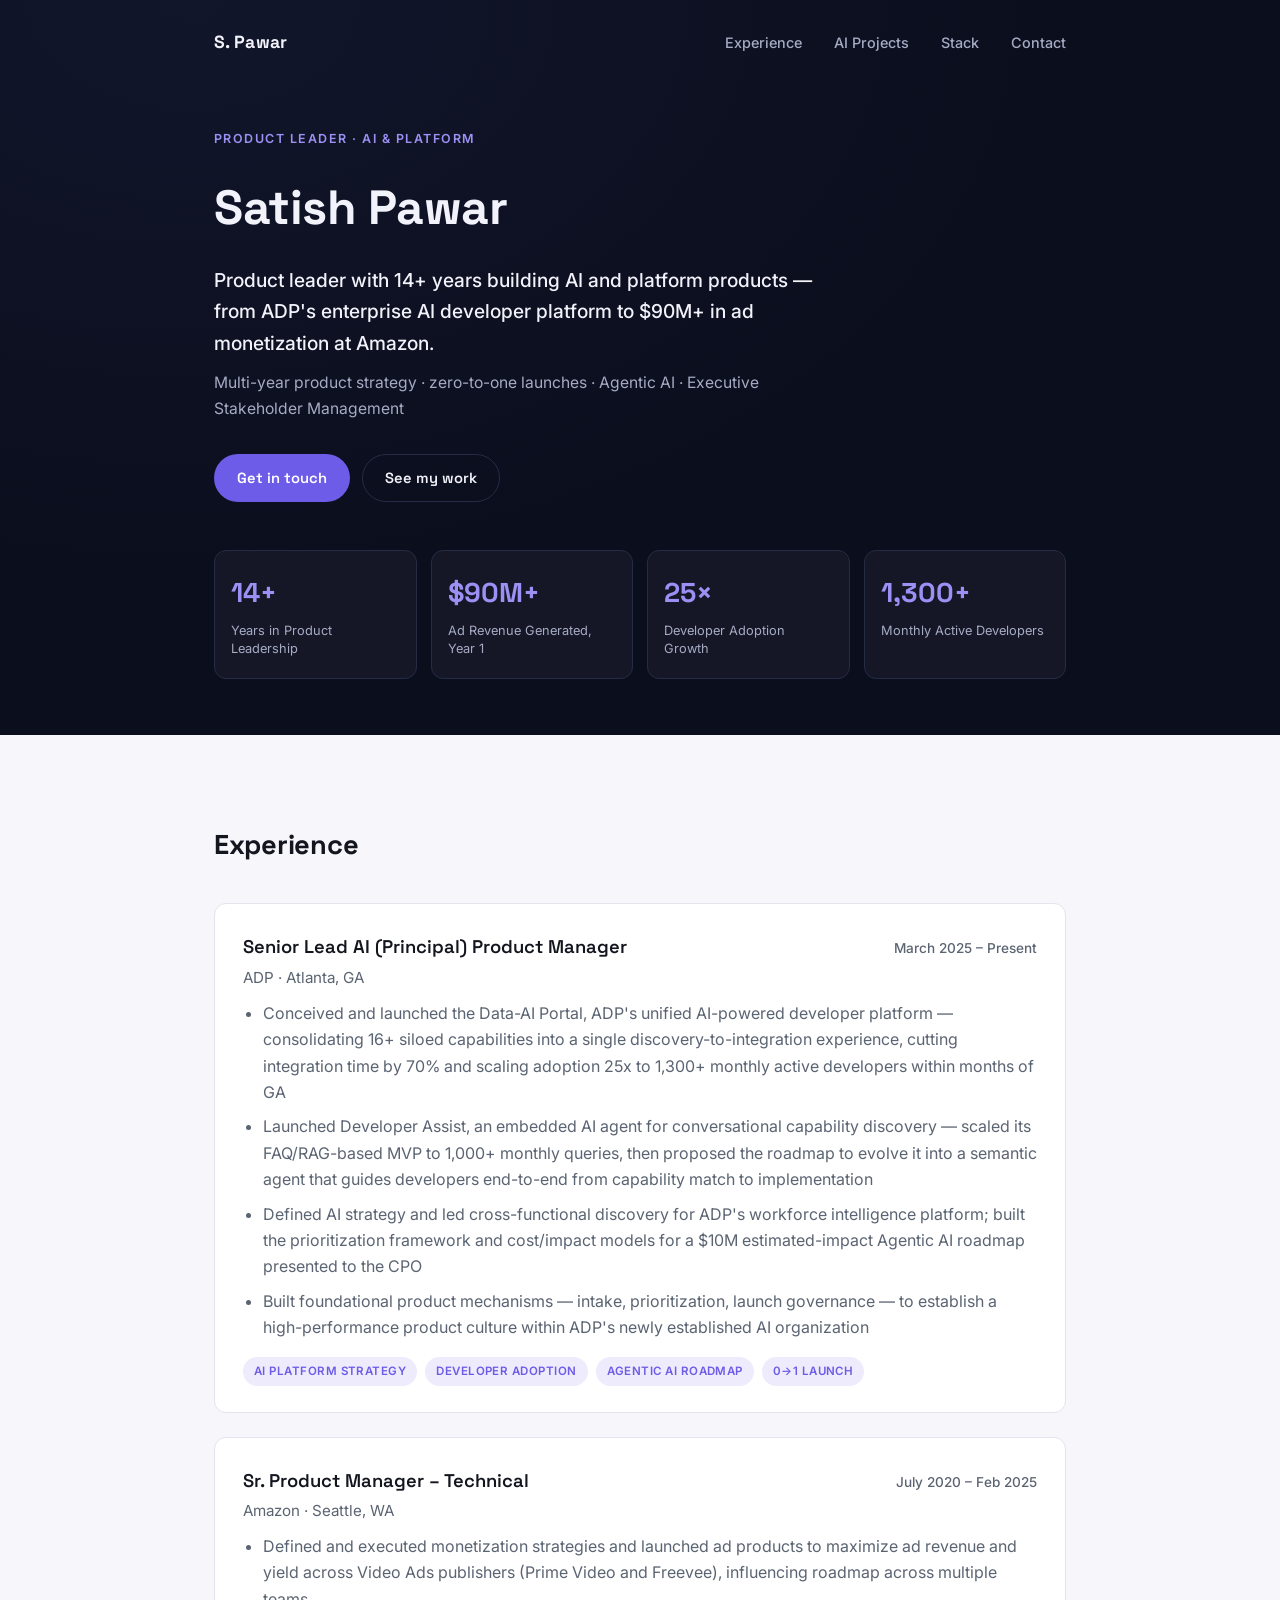
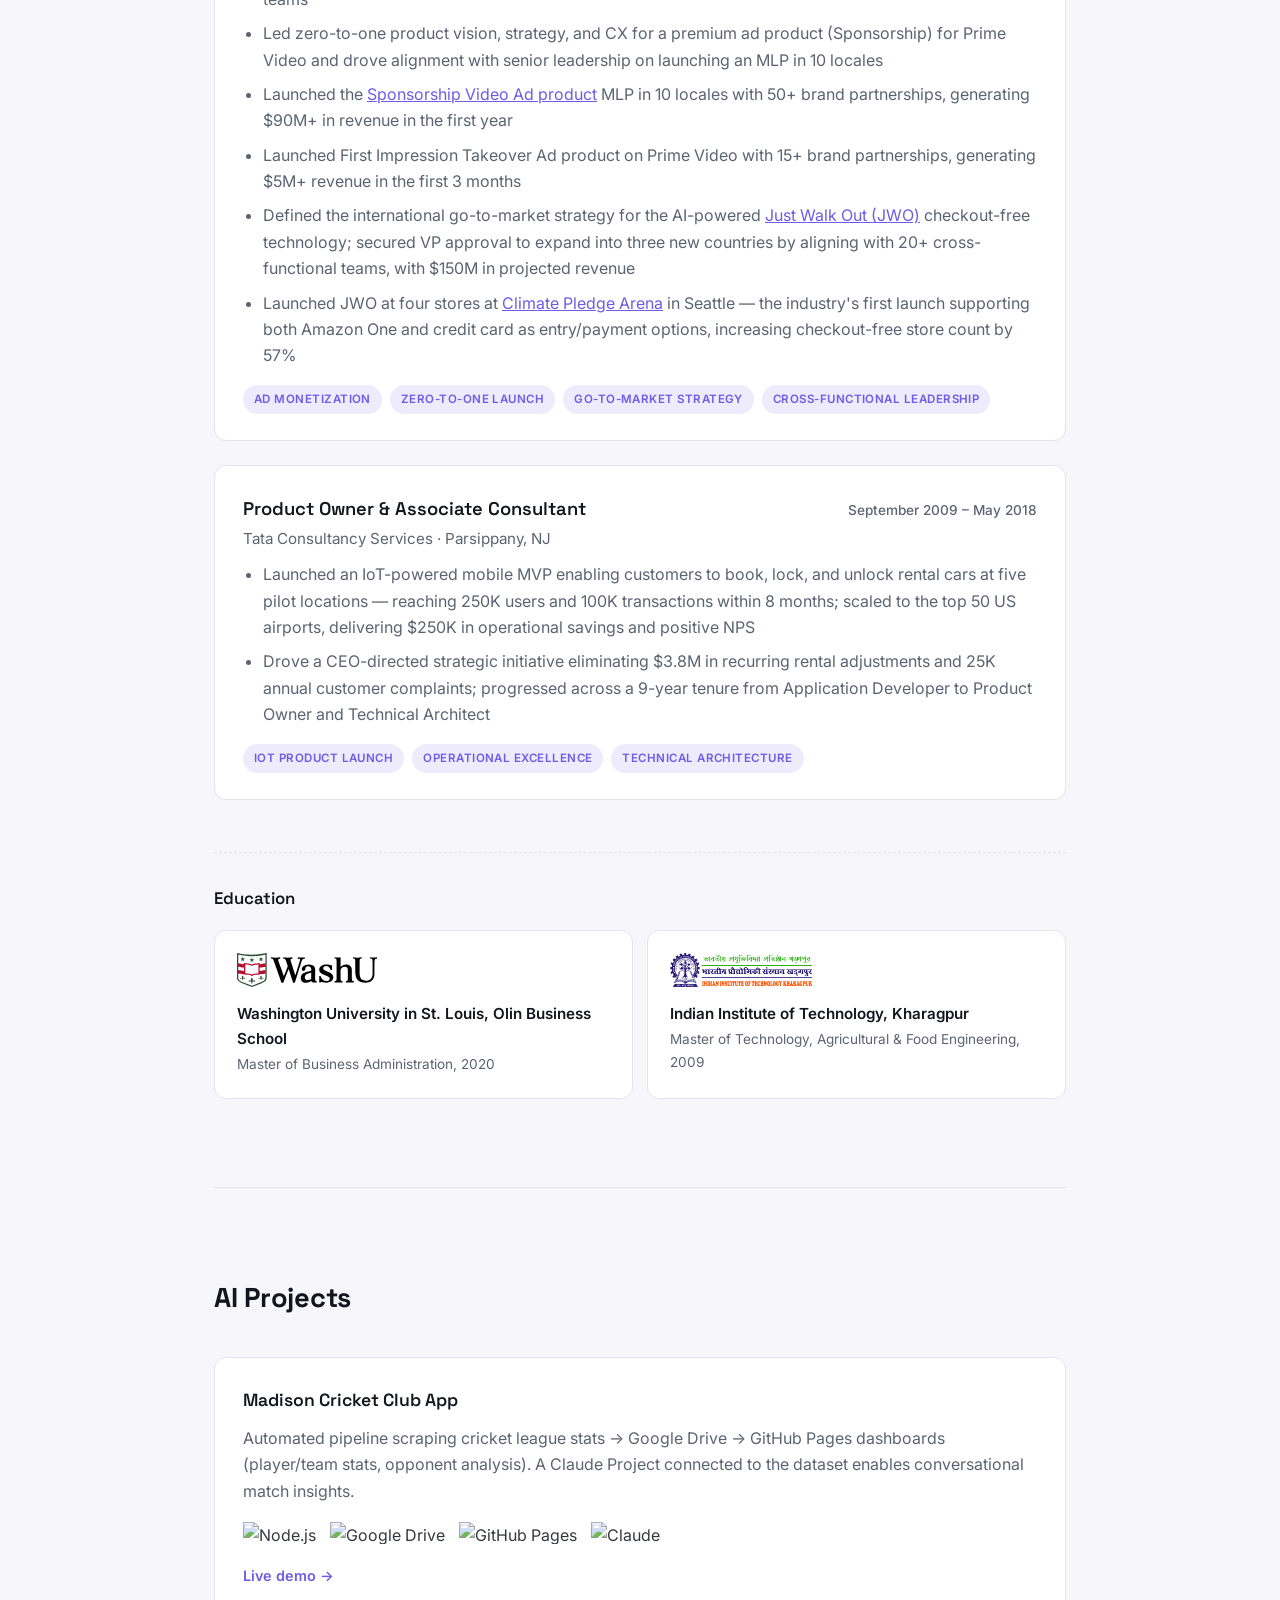
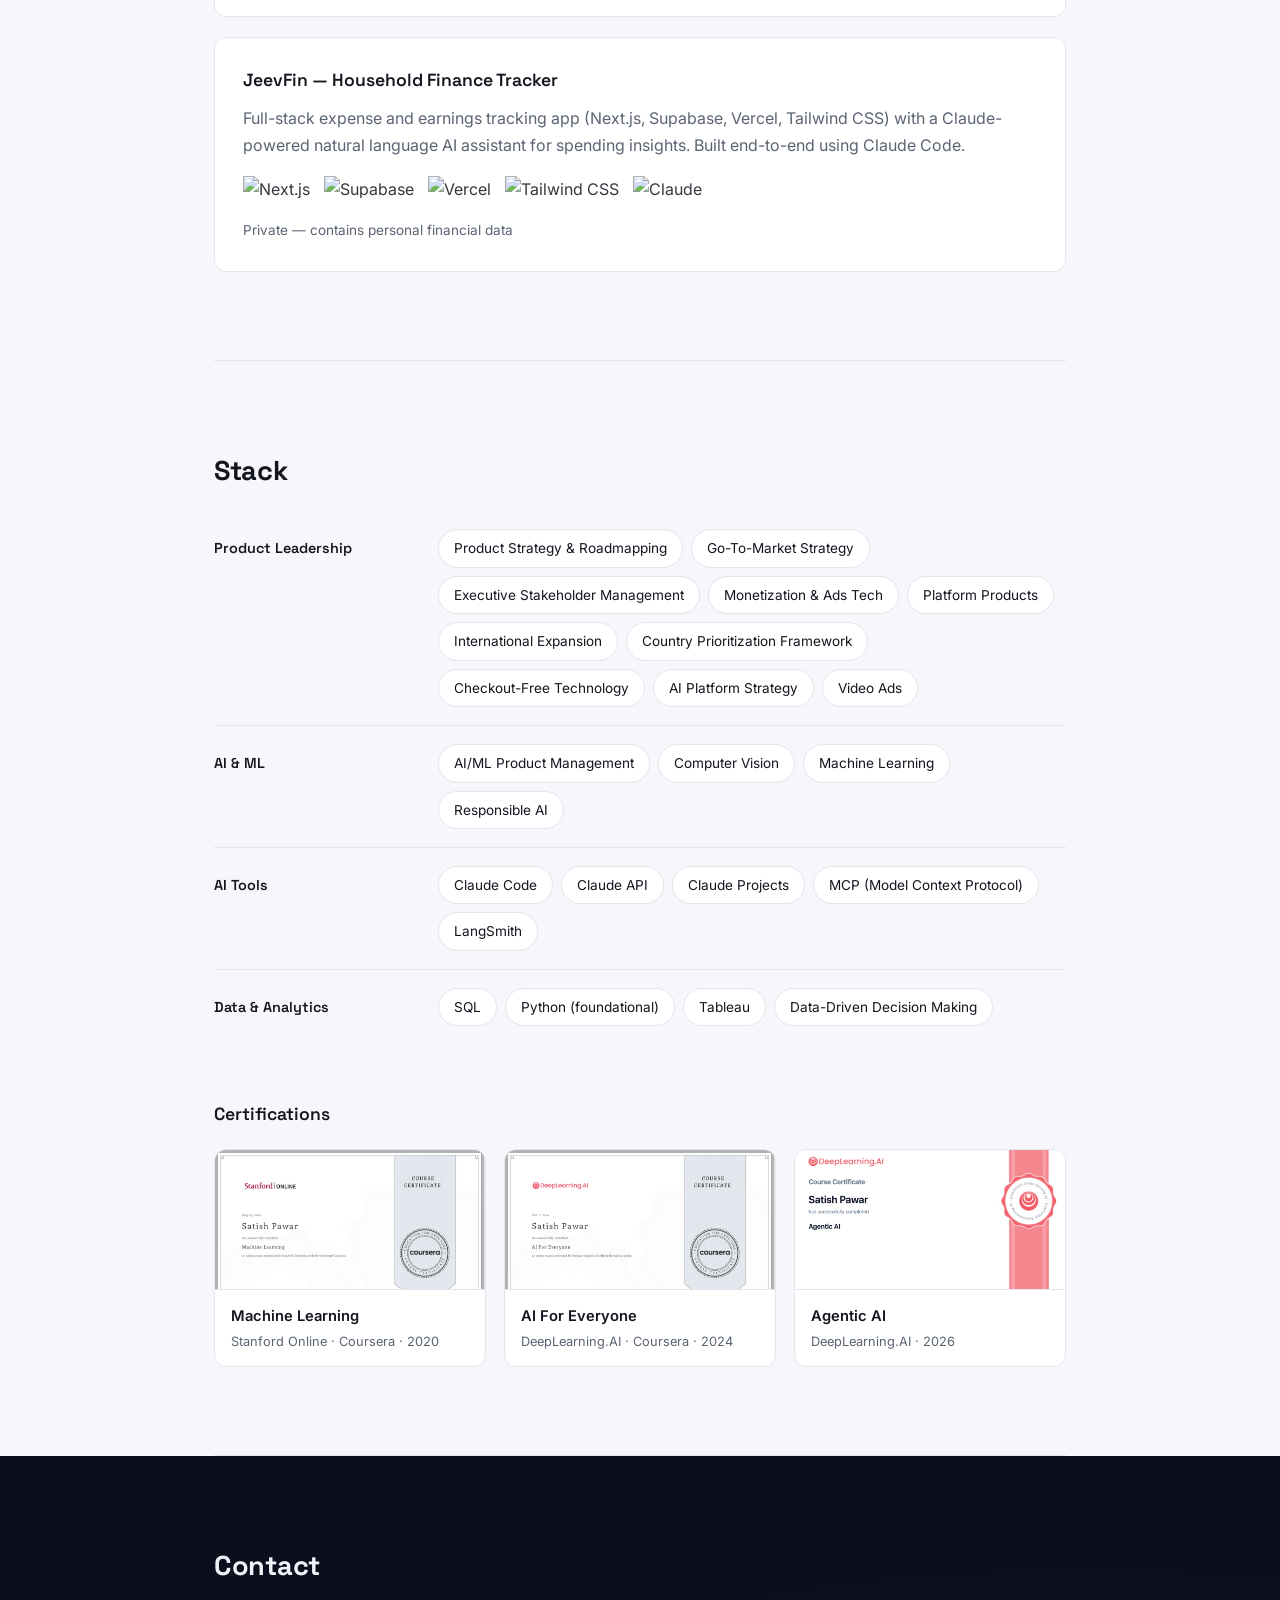
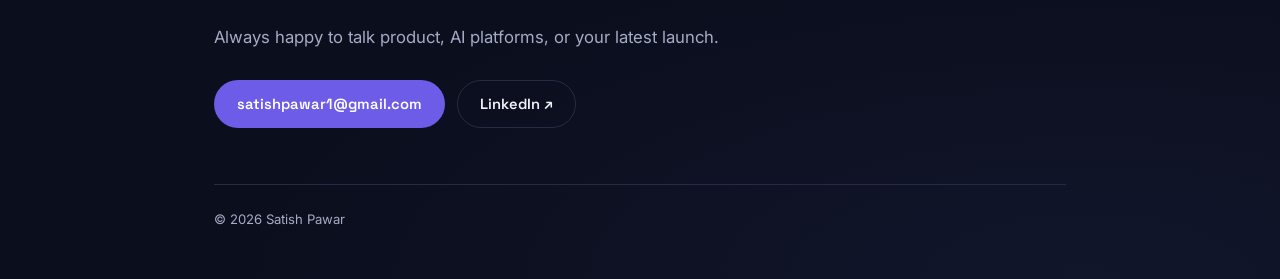
==== commit 6a6e3bbf: "Update Product Leadership stack tags Remove Workforce Intelligence; add International Expansion, Cou" ====
--- a/index.html
+++ b/index.html
@@ -185,9 +185,13 @@
           <span class="tag">Product Strategy &amp; Roadmapping</span>
           <span class="tag">Go-To-Market Strategy</span>
           <span class="tag">Executive Stakeholder Management</span>
-          <span class="tag">Workforce Intelligence</span>
           <span class="tag">Monetization &amp; Ads Tech</span>
           <span class="tag">Platform Products</span>
+          <span class="tag">International Expansion</span>
+          <span class="tag">Country Prioritization Framework</span>
+          <span class="tag">Checkout-Free Technology</span>
+          <span class="tag">AI Platform Strategy</span>
+          <span class="tag">Video Ads</span>
         </div>
       </div>
       <div class="stack-row reveal">
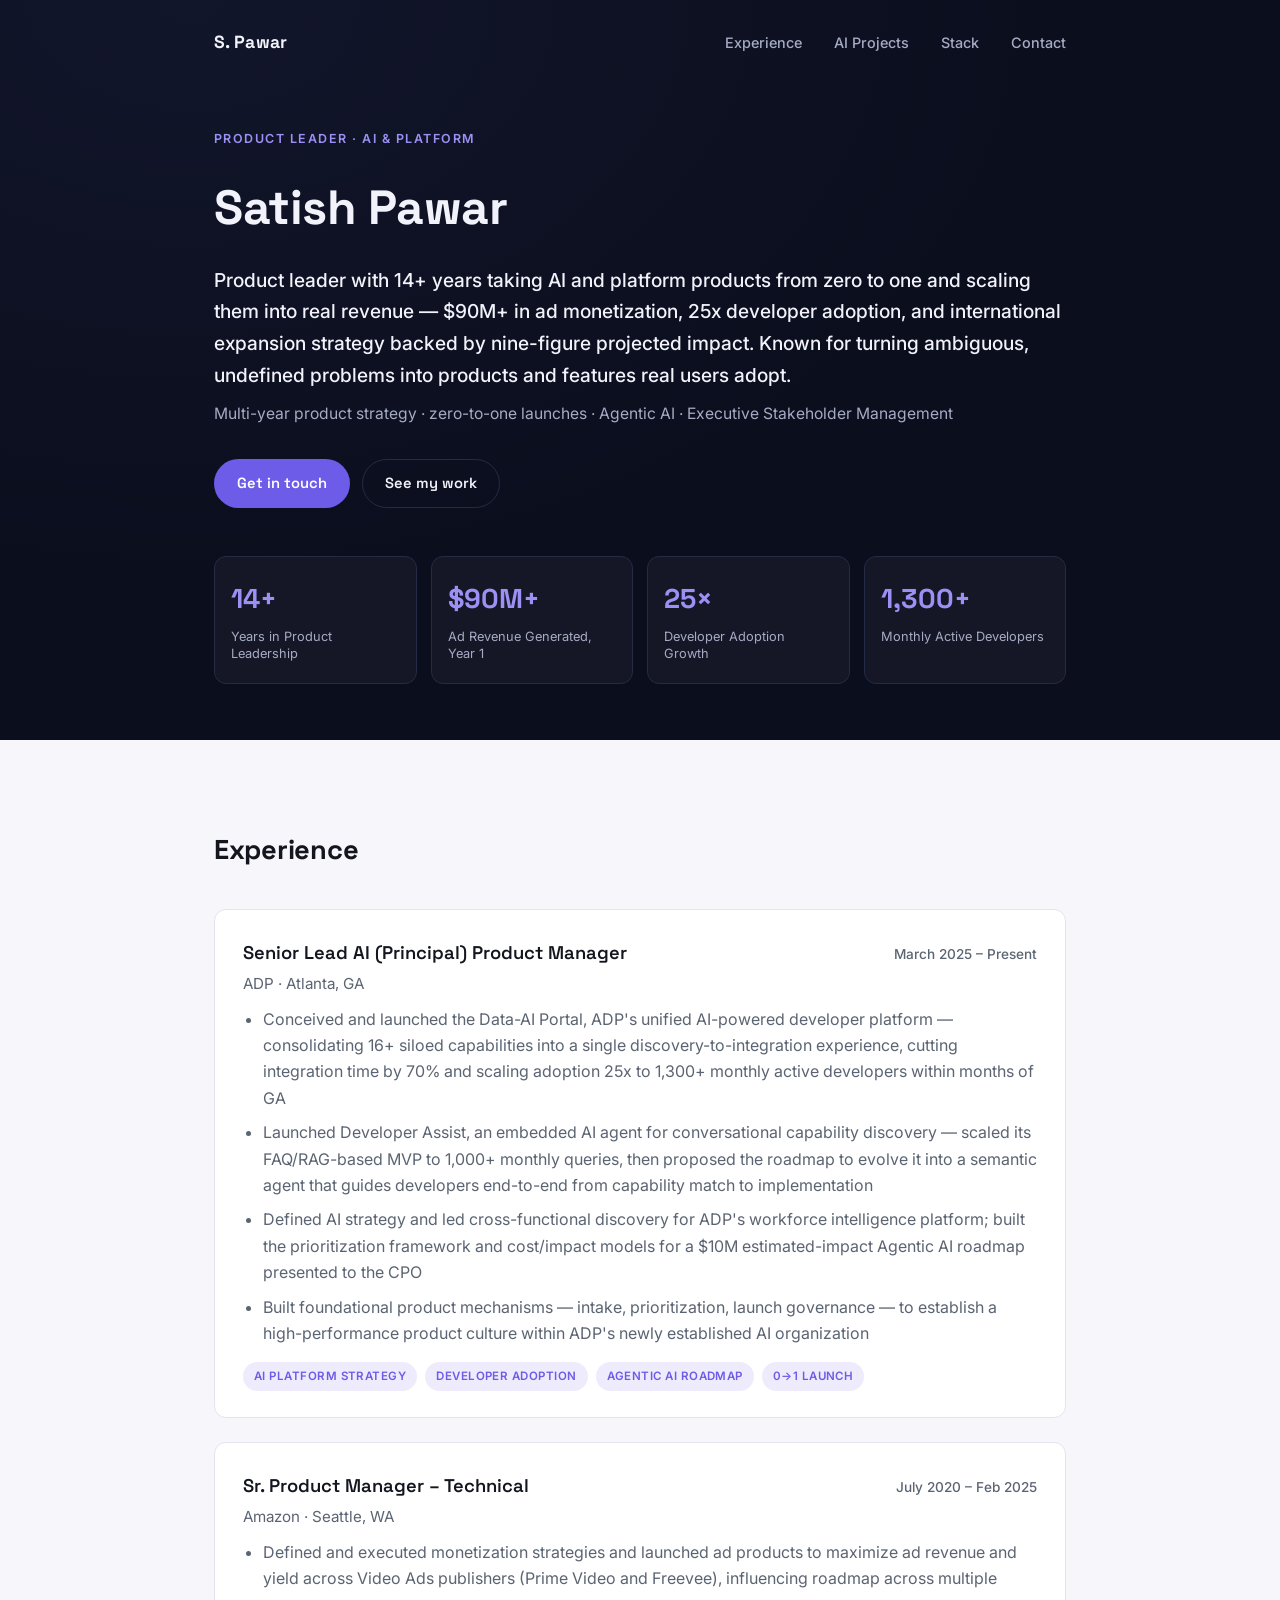
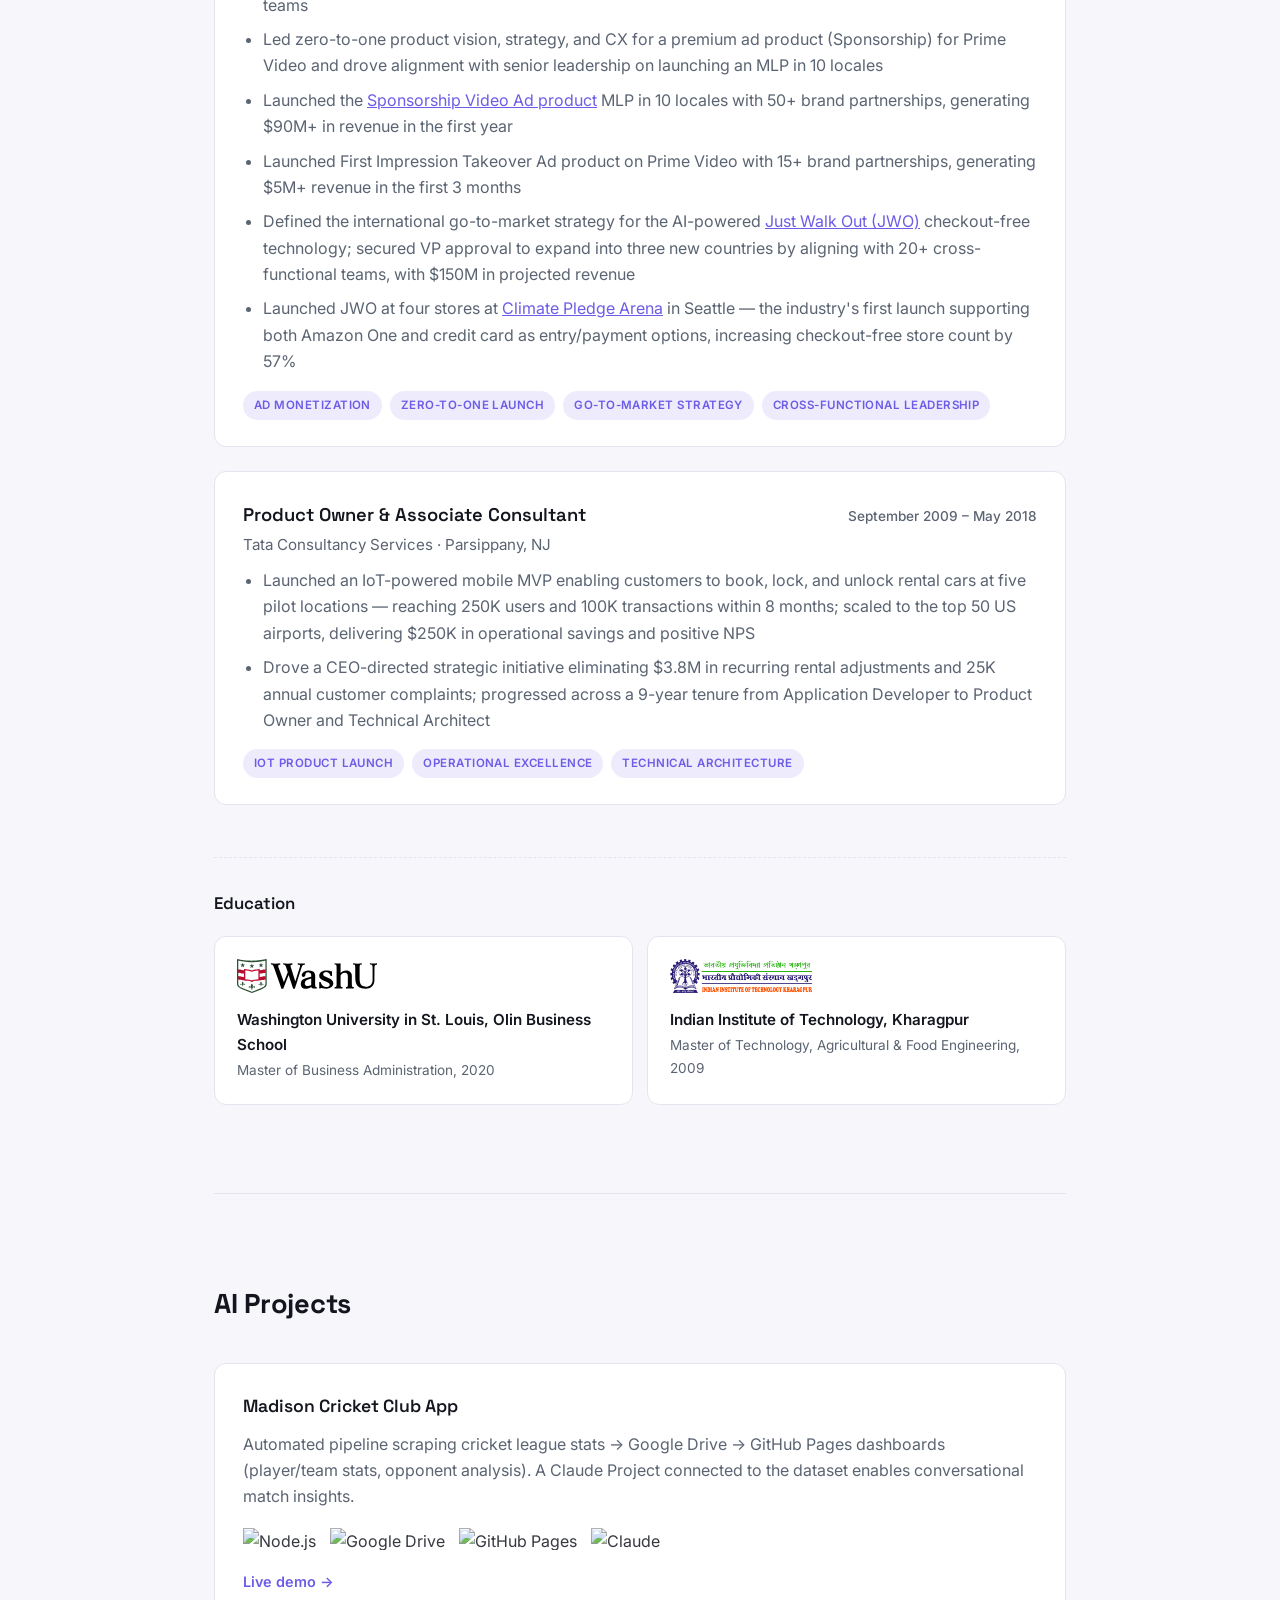
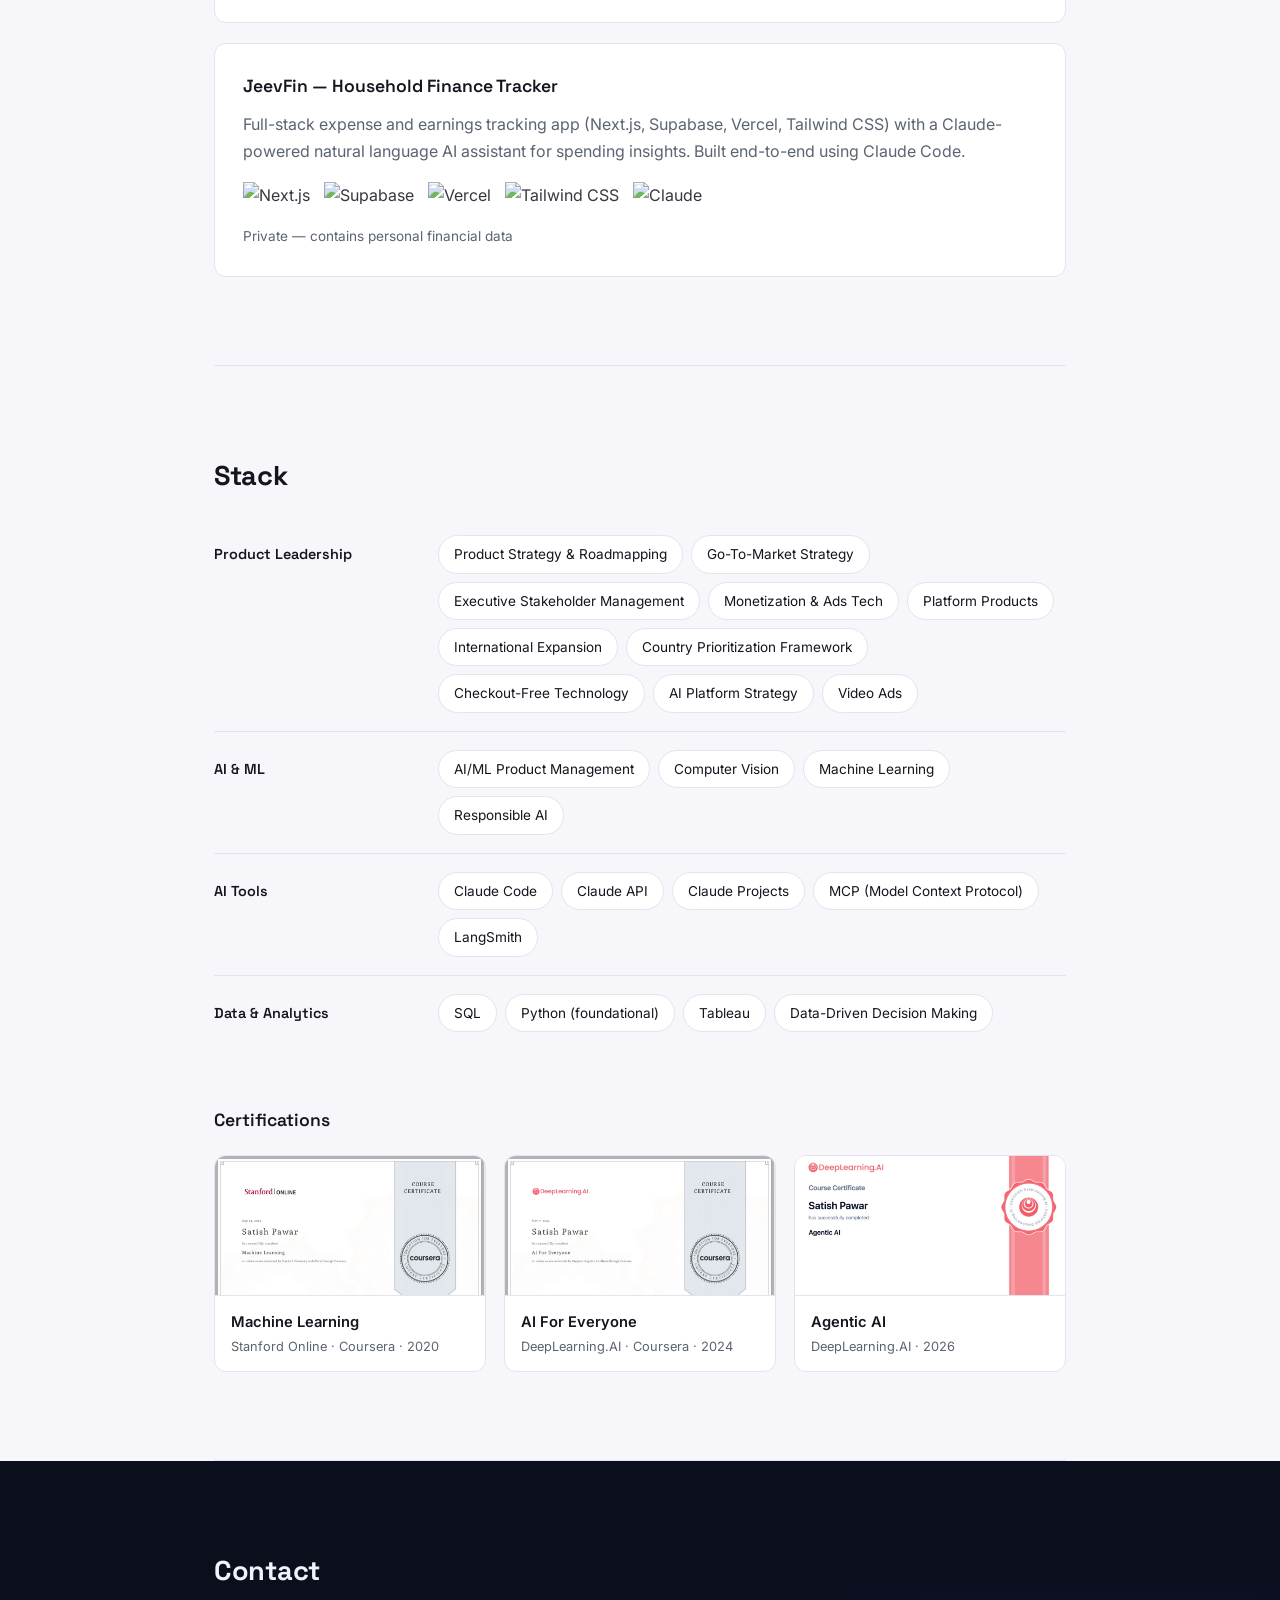
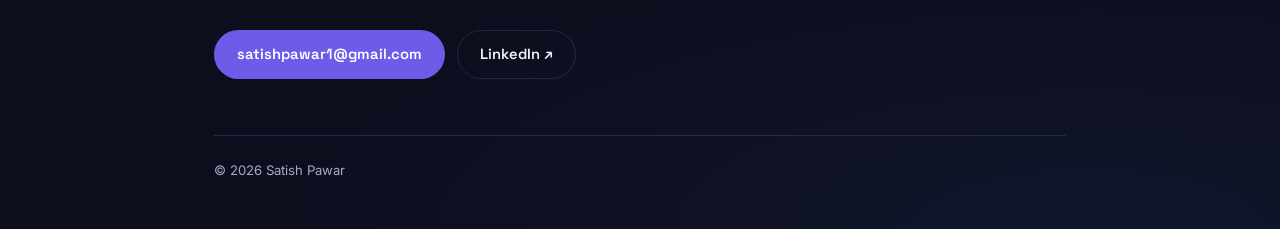
==== commit c88f68f3: "Remove contact-lead line from Contact section Drops the "Always happy to talk..." sentence; also rem" ====
--- a/index.html
+++ b/index.html
@@ -4,7 +4,7 @@
 <meta charset="UTF-8">
 <meta name="viewport" content="width=device-width, initial-scale=1.0">
 <title>Satish Pawar — Product Leader, AI &amp; Platform</title>
-<meta name="description" content="Satish Pawar — Product leader with 14+ years building AI and platform products, from ADP's enterprise AI developer platform to $90M+ in ad monetization at Amazon.">
+<meta name="description" content="Satish Pawar — Product leader with 14+ years taking AI and platform products from zero to one and scaling them into real revenue. Known for turning ambiguous, undefined problems into products and features real users adopt.">
 <link rel="preconnect" href="https://fonts.googleapis.com">
 <link rel="preconnect" href="https://fonts.gstatic.com" crossorigin>
 <link href="https://fonts.googleapis.com/css2?family=Space+Grotesk:wght@500;600;700&family=Inter:wght@400;500;600&display=swap" rel="stylesheet">
@@ -25,7 +25,7 @@
   <div class="hero-content">
     <p class="eyebrow">Product Leader · AI &amp; Platform</p>
     <h1>Satish Pawar</h1>
-    <p class="tagline">Product leader with 14+ years building AI and platform products — from ADP's enterprise AI developer platform to $90M+ in ad monetization at Amazon.</p>
+    <p class="tagline">Product leader with 14+ years taking AI and platform products from zero to one and scaling them into real revenue — $90M+ in ad monetization, 25x developer adoption, and international expansion strategy backed by nine-figure projected impact. Known for turning ambiguous, undefined problems into products and features real users adopt.</p>
     <p class="subtagline">Multi-year product strategy · zero-to-one launches · Agentic AI · Executive Stakeholder Management</p>
     <div class="hero-links">
       <a href="#contact" class="btn btn-primary">Get in touch</a>
@@ -255,7 +255,6 @@
 <footer id="contact" class="contact-band">
   <div class="contact-inner reveal">
     <h2>Contact</h2>
-    <p class="contact-lead">Always happy to talk product, AI platforms, or your latest launch.</p>
     <div class="contact-links">
       <a href="mailto:satishpawar1@gmail.com" class="btn btn-primary">satishpawar1@gmail.com</a>
       <a href="https://www.linkedin.com/in/satish-pawar1/" class="btn btn-secondary" target="_blank" rel="noopener">LinkedIn ↗</a>
--- a/style.css
+++ b/style.css
@@ -98,14 +98,12 @@
 .tagline {
   font-size: 1.2rem;
   color: var(--text-on-navy);
-  max-width: 640px;
   margin: 0 0 10px;
   font-weight: 500;
 }
 
 .subtagline {
   color: var(--text-on-navy-dim);
-  max-width: 620px;
   margin: 0 0 32px;
   font-size: 0.98rem;
 }
@@ -663,12 +661,6 @@
 
 .contact-band h2 { color: var(--text-on-navy); }
 
-.contact-lead {
-  color: var(--text-on-navy-dim);
-  margin: 0 0 28px;
-  font-size: 1.05rem;
-}
-
 .contact-links {
   display: flex;
   gap: 12px;
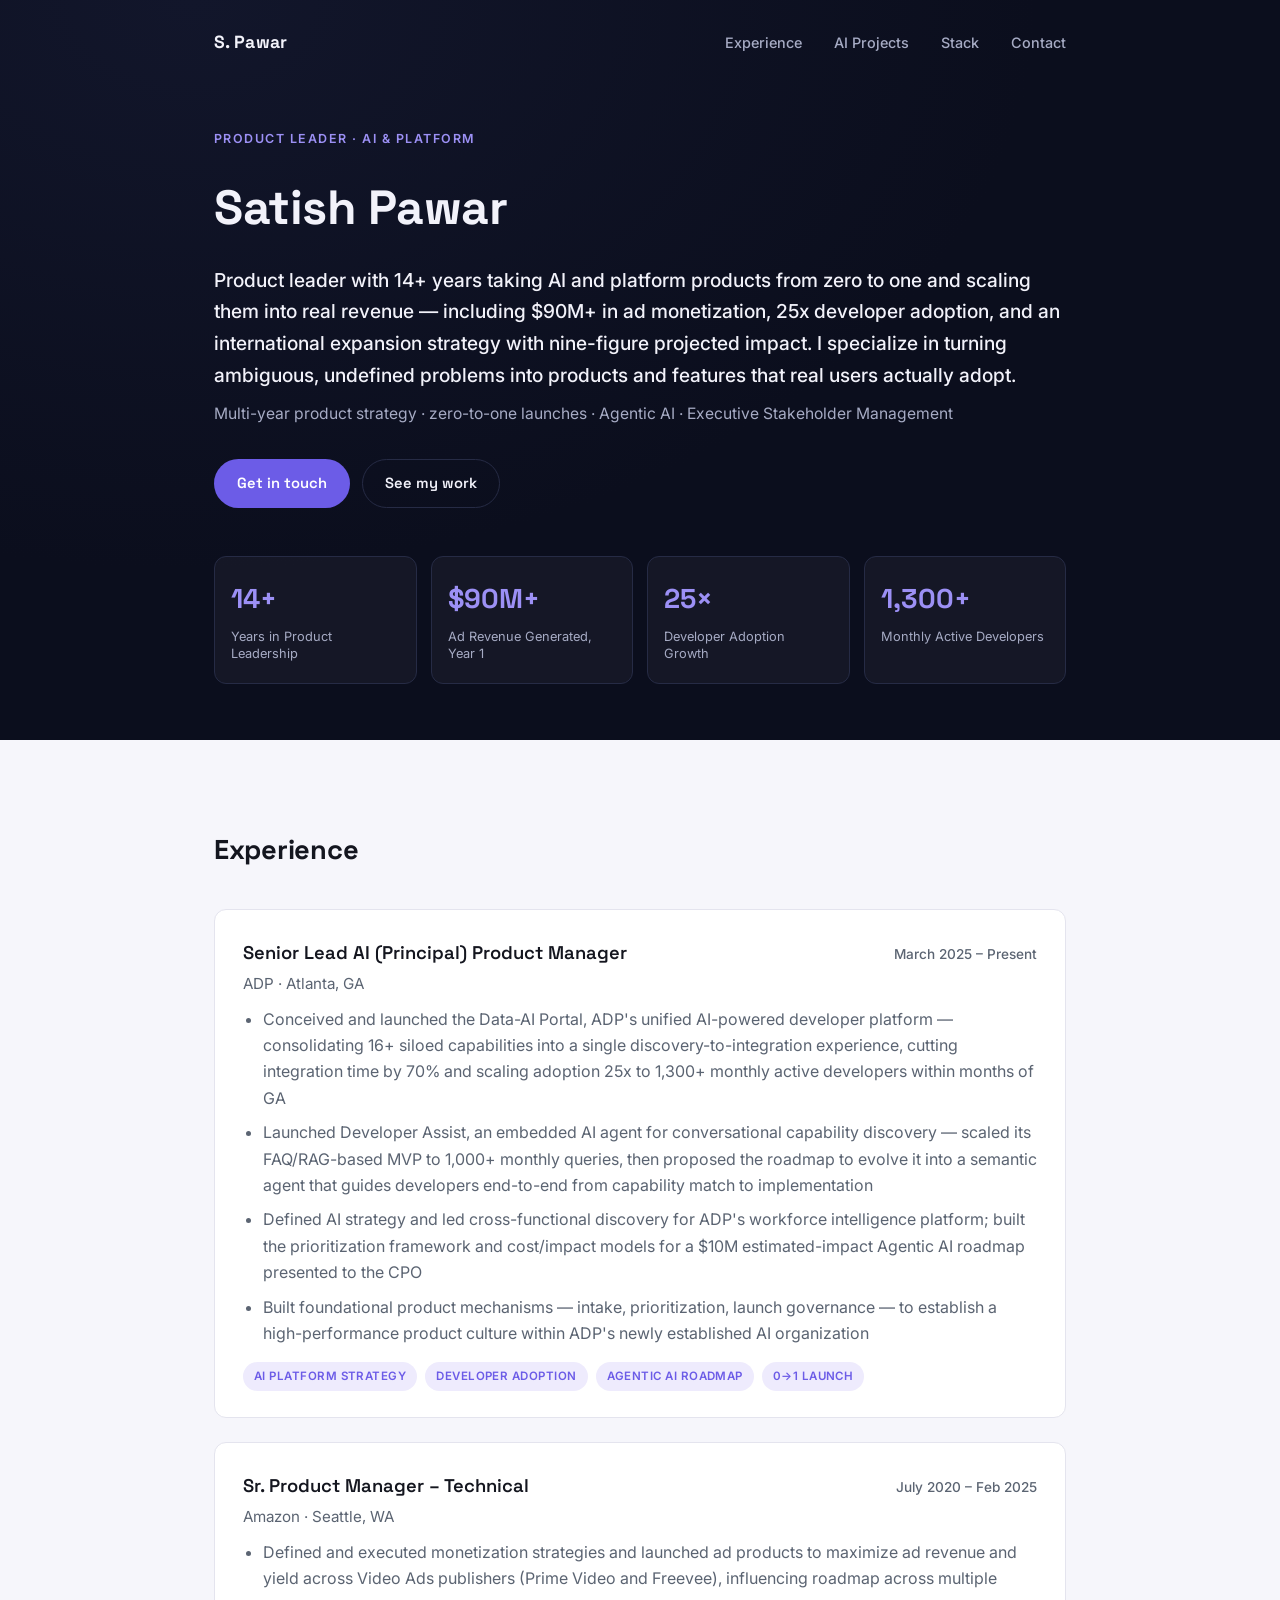
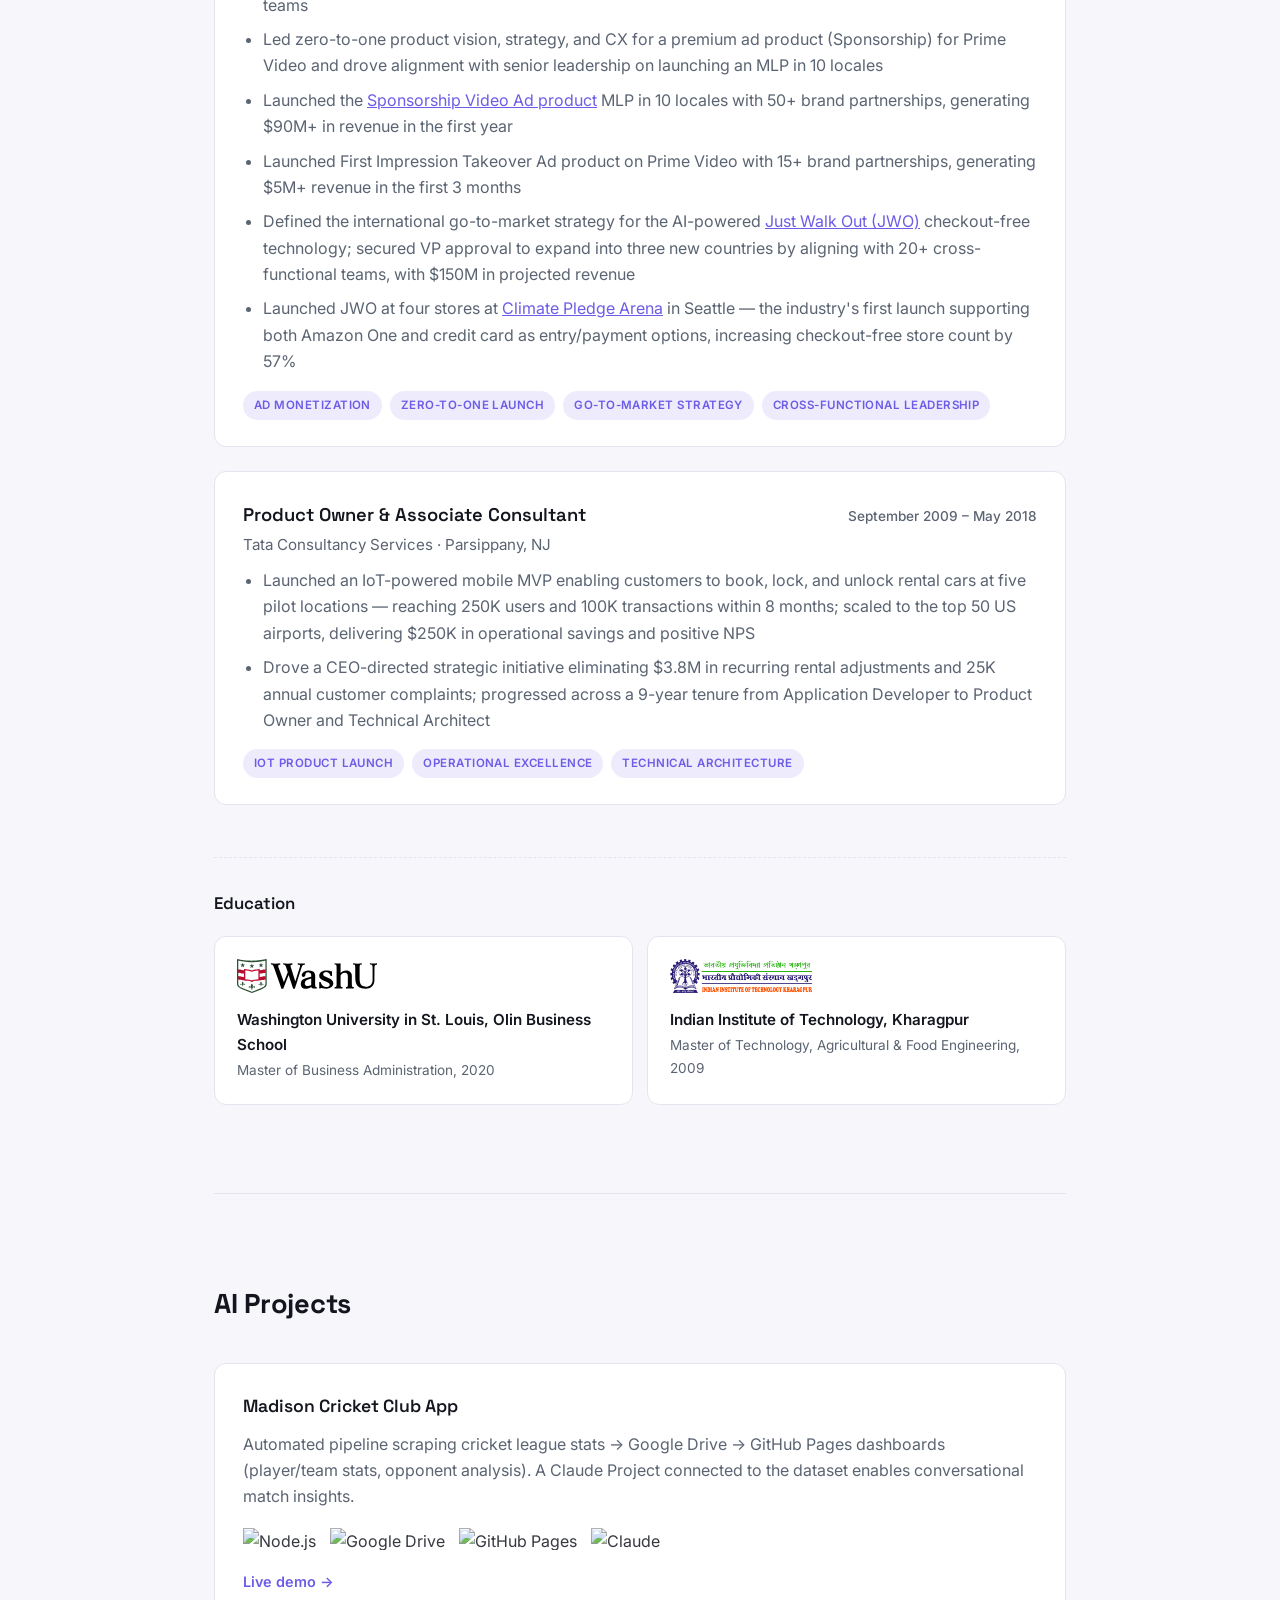
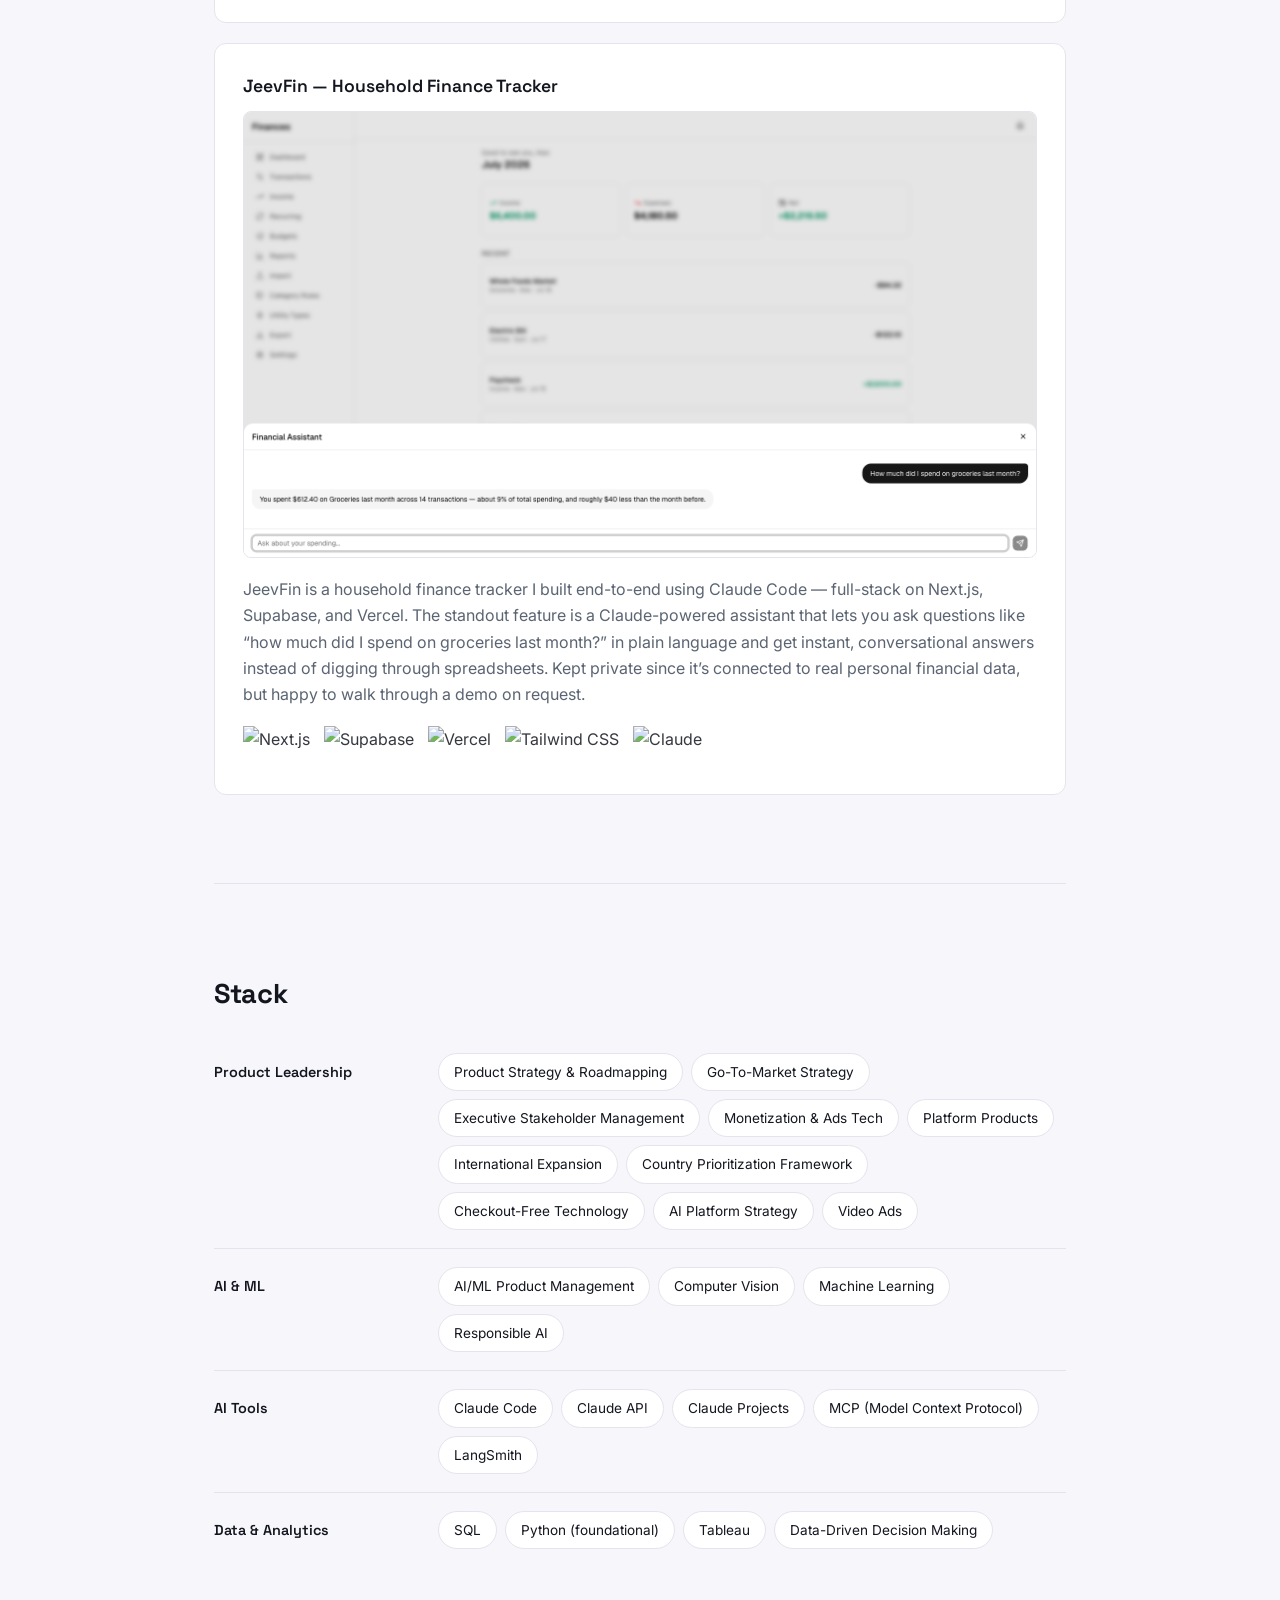
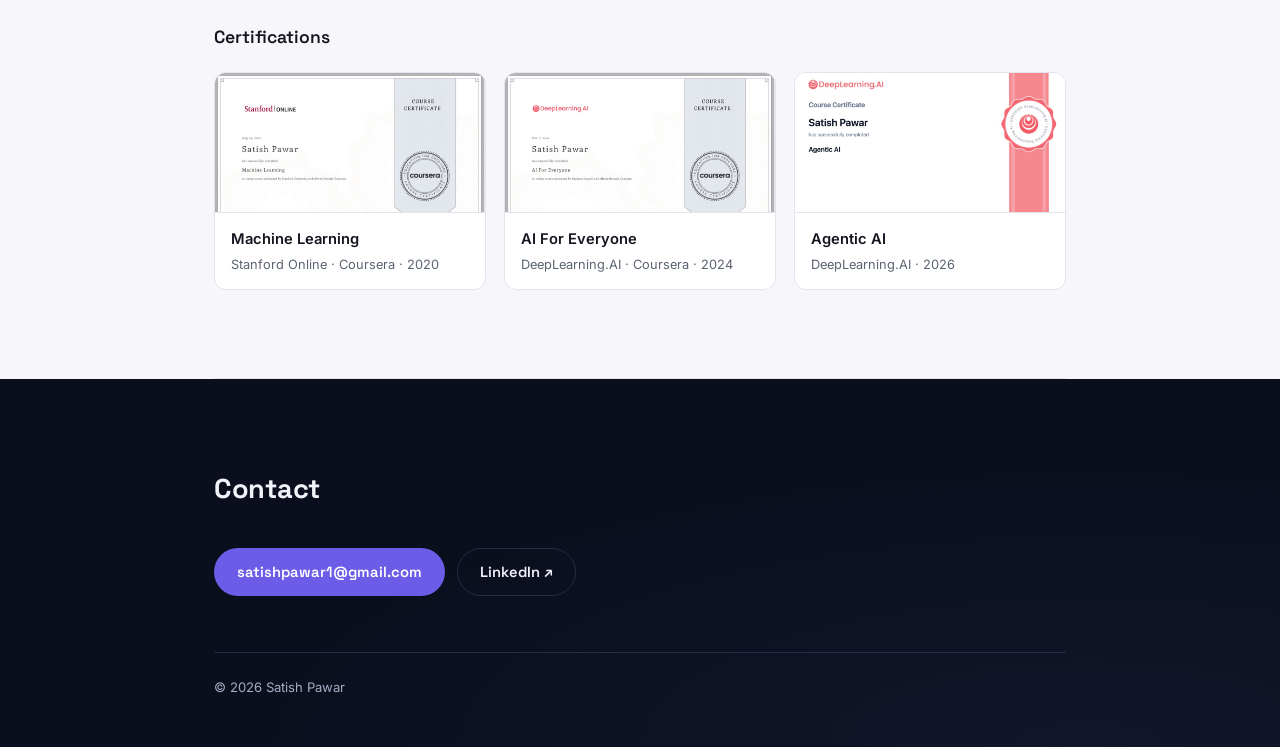
==== commit 99324772: "Add real JeevFin write-up and screenshot Replaces the short one-liner and "Private" tag with a fulle" ====
--- a/index.html
+++ b/index.html
@@ -5,6 +5,27 @@
 <meta name="viewport" content="width=device-width, initial-scale=1.0">
 <title>Satish Pawar — Product Leader, AI &amp; Platform</title>
 <meta name="description" content="Satish Pawar — Product leader with 14+ years taking AI and platform products from zero to one and scaling them into real revenue. Known for turning ambiguous, undefined problems into products and features real users adopt.">
+
+<link rel="icon" href="/favicon.ico" sizes="any">
+<link rel="icon" type="image/png" sizes="32x32" href="/favicon-32x32.png">
+<link rel="icon" type="image/png" sizes="16x16" href="/favicon-16x16.png">
+<link rel="apple-touch-icon" sizes="180x180" href="/apple-touch-icon.png">
+<link rel="manifest" href="/site.webmanifest">
+<meta name="theme-color" content="#0B0E1D">
+
+<meta property="og:type" content="website">
+<meta property="og:url" content="https://satishpawar1.github.io/">
+<meta property="og:title" content="Satish Pawar — Product Leader, AI & Platform">
+<meta property="og:description" content="14+ years taking AI and platform products from zero to one — $90M+ in ad monetization, 25x developer adoption, and international launches at Amazon, ADP, and beyond.">
+<meta property="og:image" content="https://satishpawar1.github.io/og-image.png">
+<meta property="og:image:width" content="1200">
+<meta property="og:image:height" content="630">
+
+<meta name="twitter:card" content="summary_large_image">
+<meta name="twitter:title" content="Satish Pawar — Product Leader, AI & Platform">
+<meta name="twitter:description" content="14+ years taking AI and platform products from zero to one — $90M+ in ad monetization, 25x developer adoption, and international launches at Amazon, ADP, and beyond.">
+<meta name="twitter:image" content="https://satishpawar1.github.io/og-image.png">
+
 <link rel="preconnect" href="https://fonts.googleapis.com">
 <link rel="preconnect" href="https://fonts.gstatic.com" crossorigin>
 <link href="https://fonts.googleapis.com/css2?family=Space+Grotesk:wght@500;600;700&family=Inter:wght@400;500;600&display=swap" rel="stylesheet">
@@ -25,7 +46,7 @@
   <div class="hero-content">
     <p class="eyebrow">Product Leader · AI &amp; Platform</p>
     <h1>Satish Pawar</h1>
-    <p class="tagline">Product leader with 14+ years taking AI and platform products from zero to one and scaling them into real revenue — $90M+ in ad monetization, 25x developer adoption, and international expansion strategy backed by nine-figure projected impact. Known for turning ambiguous, undefined problems into products and features real users adopt.</p>
+    <p class="tagline">Product leader with 14+ years taking AI and platform products from zero to one and scaling them into real revenue — including $90M+ in ad monetization, 25x developer adoption, and an international expansion strategy with nine-figure projected impact. I specialize in turning ambiguous, undefined problems into products and features that real users actually adopt.</p>
     <p class="subtagline">Multi-year product strategy · zero-to-one launches · Agentic AI · Executive Stakeholder Management</p>
     <div class="hero-links">
       <a href="#contact" class="btn btn-primary">Get in touch</a>
@@ -162,7 +183,9 @@
 
       <article class="project-card reveal">
         <h3>JeevFin — Household Finance Tracker</h3>
-        <p>Full-stack expense and earnings tracking app (Next.js, Supabase, Vercel, Tailwind CSS) with a Claude-powered natural language AI assistant for spending insights. Built end-to-end using Claude Code.</p>
+        <!-- TODO: replace with real JeevFin screenshot -->
+        <img src="images/jeevfin-screenshot.png" alt="JeevFin app screenshot" class="project-screenshot">
+        <p>JeevFin is a household finance tracker I built end-to-end using Claude Code — full-stack on Next.js, Supabase, and Vercel. The standout feature is a Claude-powered assistant that lets you ask questions like &ldquo;how much did I spend on groceries last month?&rdquo; in plain language and get instant, conversational answers instead of digging through spreadsheets. Kept private since it&rsquo;s connected to real personal financial data, but happy to walk through a demo on request.</p>
         <div class="project-tech">
           <img src="images/icons/nextjs.svg" alt="Next.js" title="Next.js">
           <img src="images/icons/supabase.svg" alt="Supabase" title="Supabase">
@@ -170,7 +193,6 @@
           <img src="images/icons/tailwindcss.svg" alt="Tailwind CSS" title="Tailwind CSS">
           <img src="images/icons/claude.svg" alt="Claude" title="Claude">
         </div>
-        <span class="project-link project-link-disabled">Private — contains personal financial data</span>
       </article>
 
     </div>
--- a/style.css
+++ b/style.css
@@ -488,6 +488,18 @@
 
 .project-card:hover h3 { color: var(--accent); }
 
+.project-screenshot {
+  position: relative;
+  display: block;
+  width: 100%;
+  aspect-ratio: 16 / 9;
+  object-fit: cover;
+  border-radius: 8px;
+  border: 1px solid var(--border);
+  background: var(--bg);
+  margin: 0 0 18px;
+}
+
 .project-card p { position: relative; color: var(--text-dim); margin: 0 0 18px; }
 
 .project-tech {
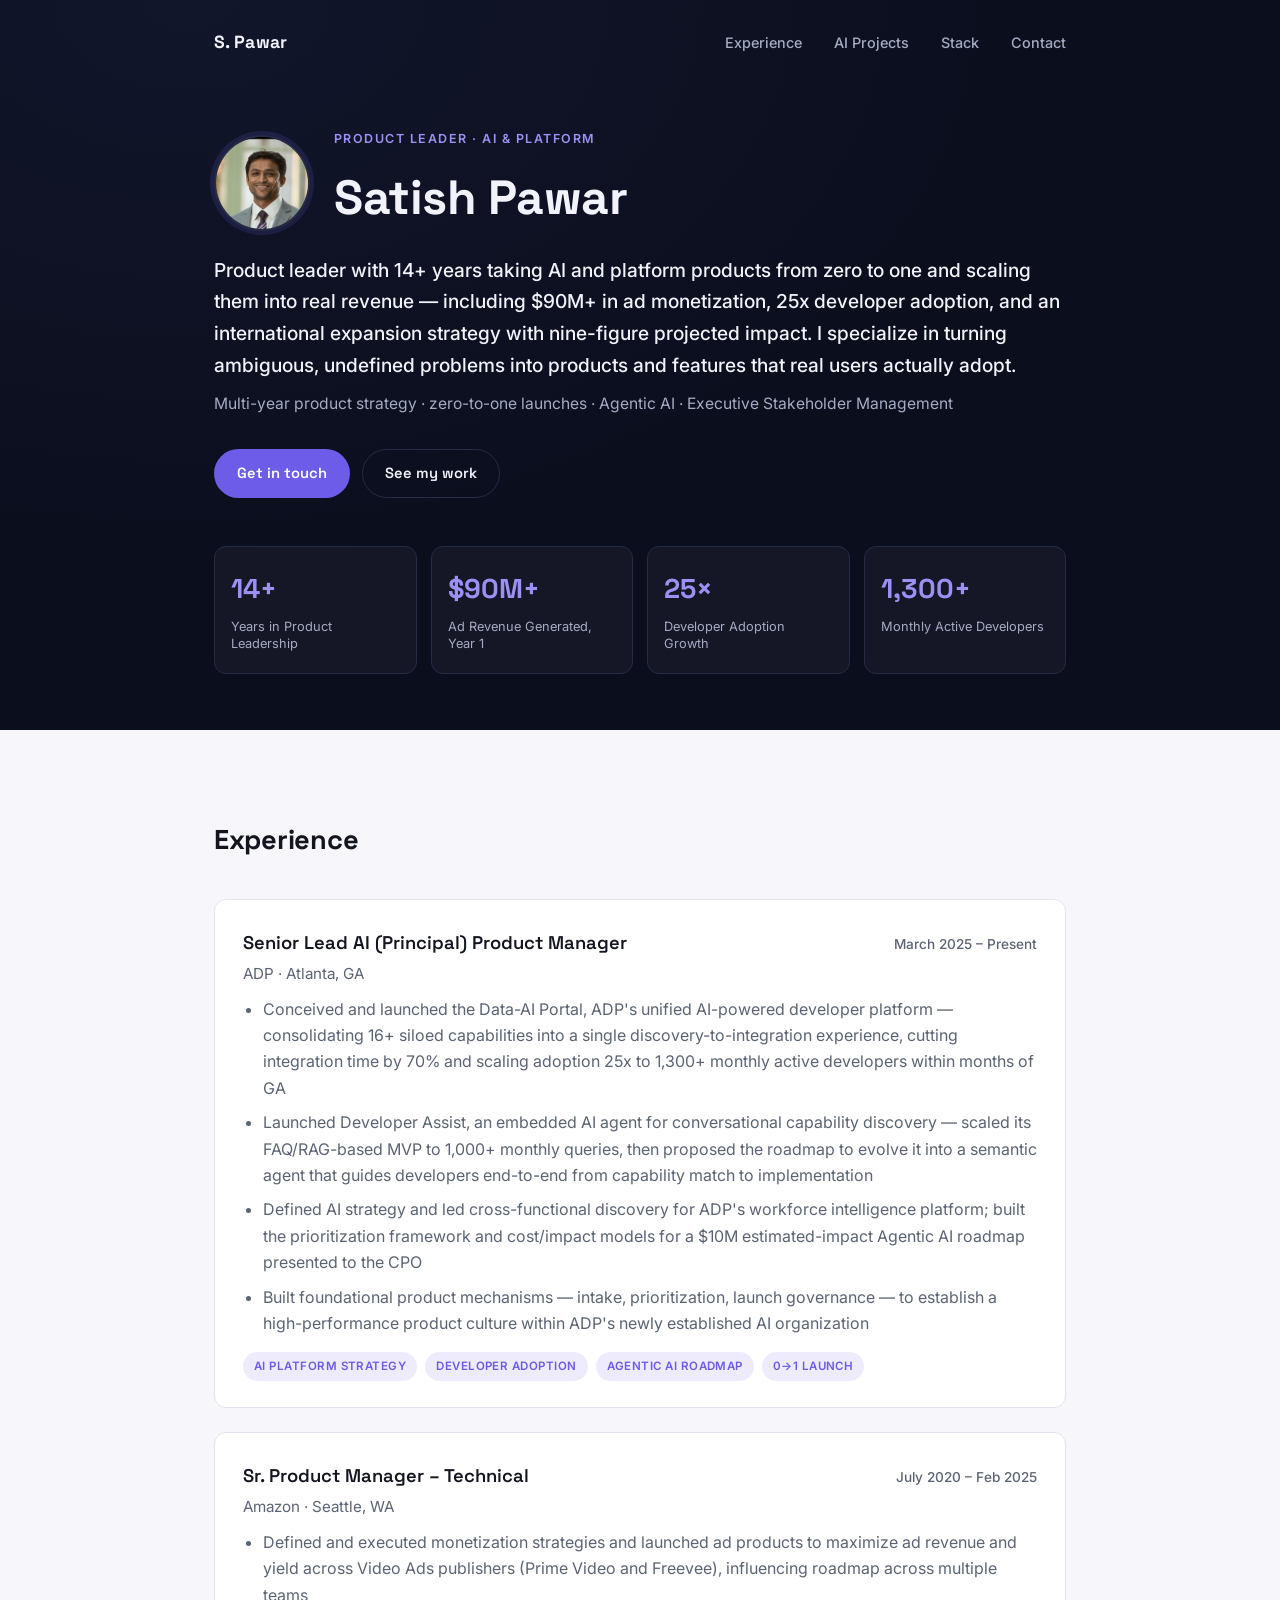
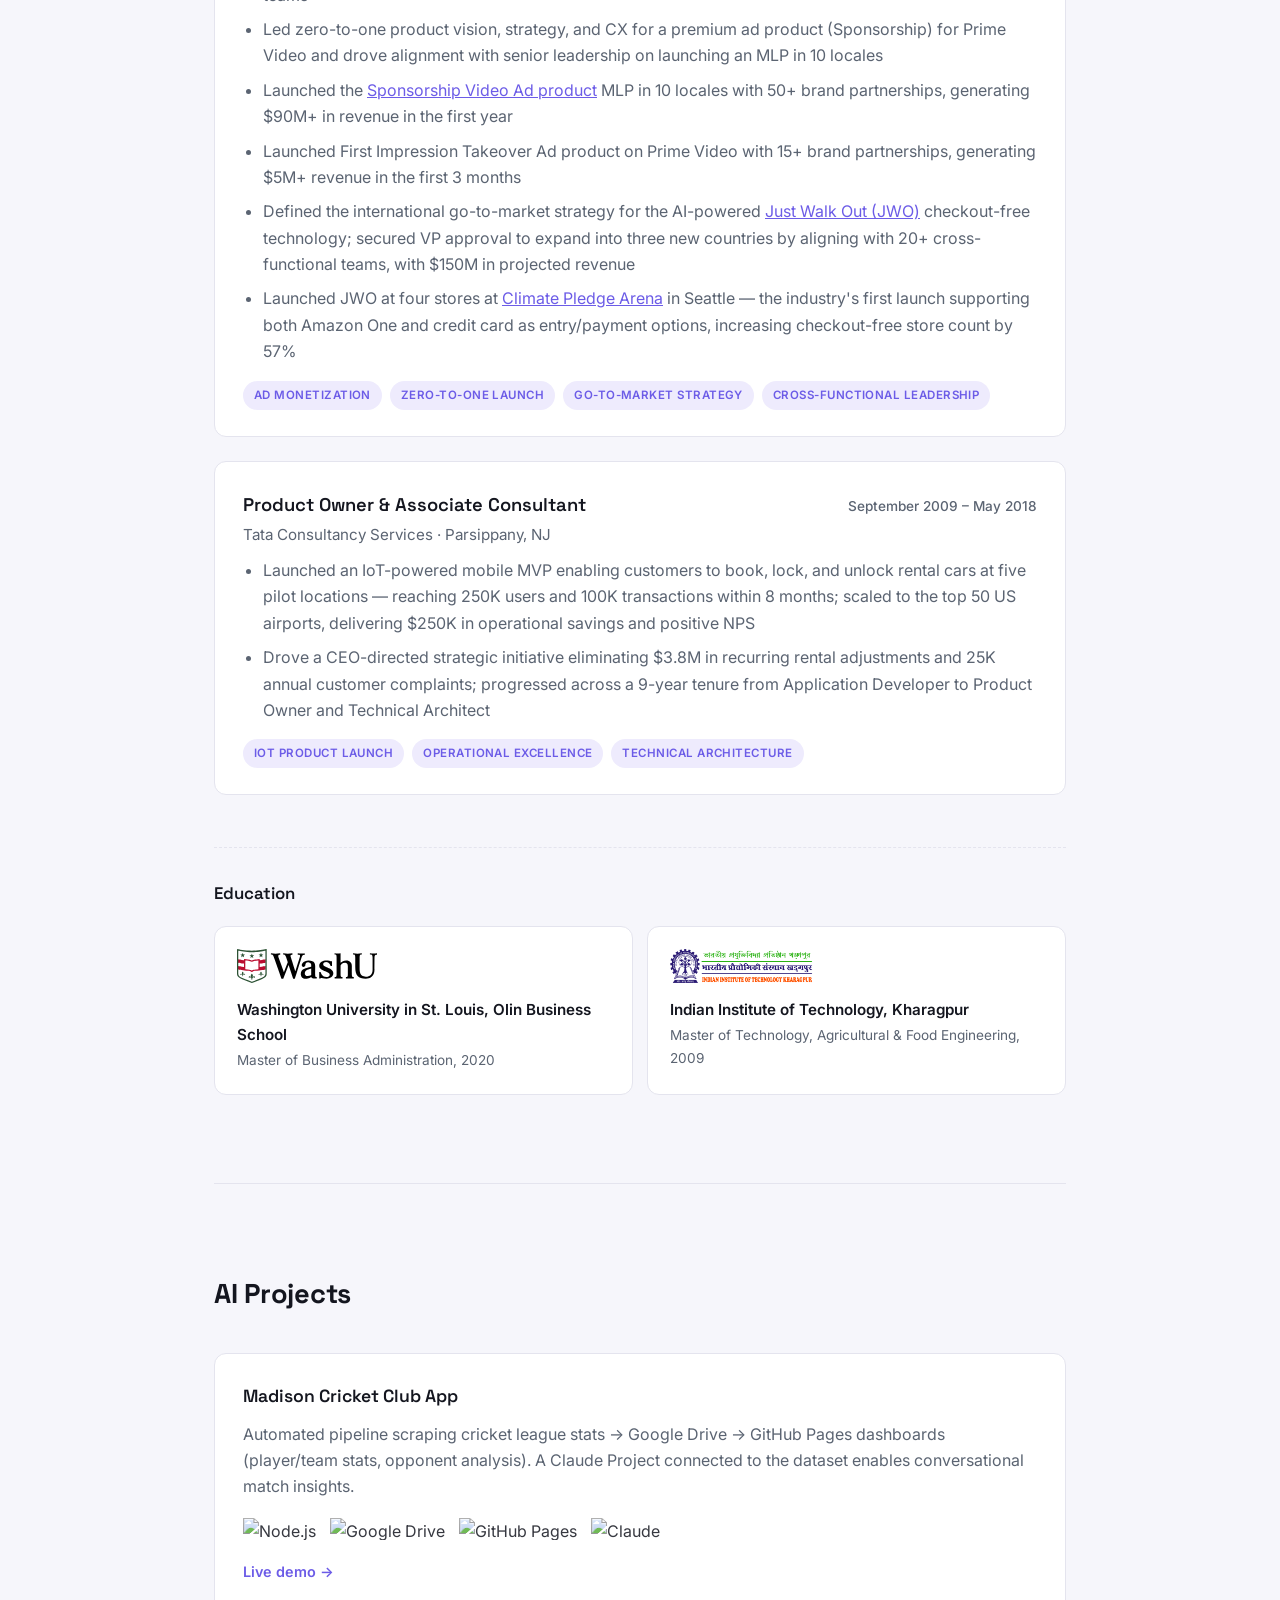
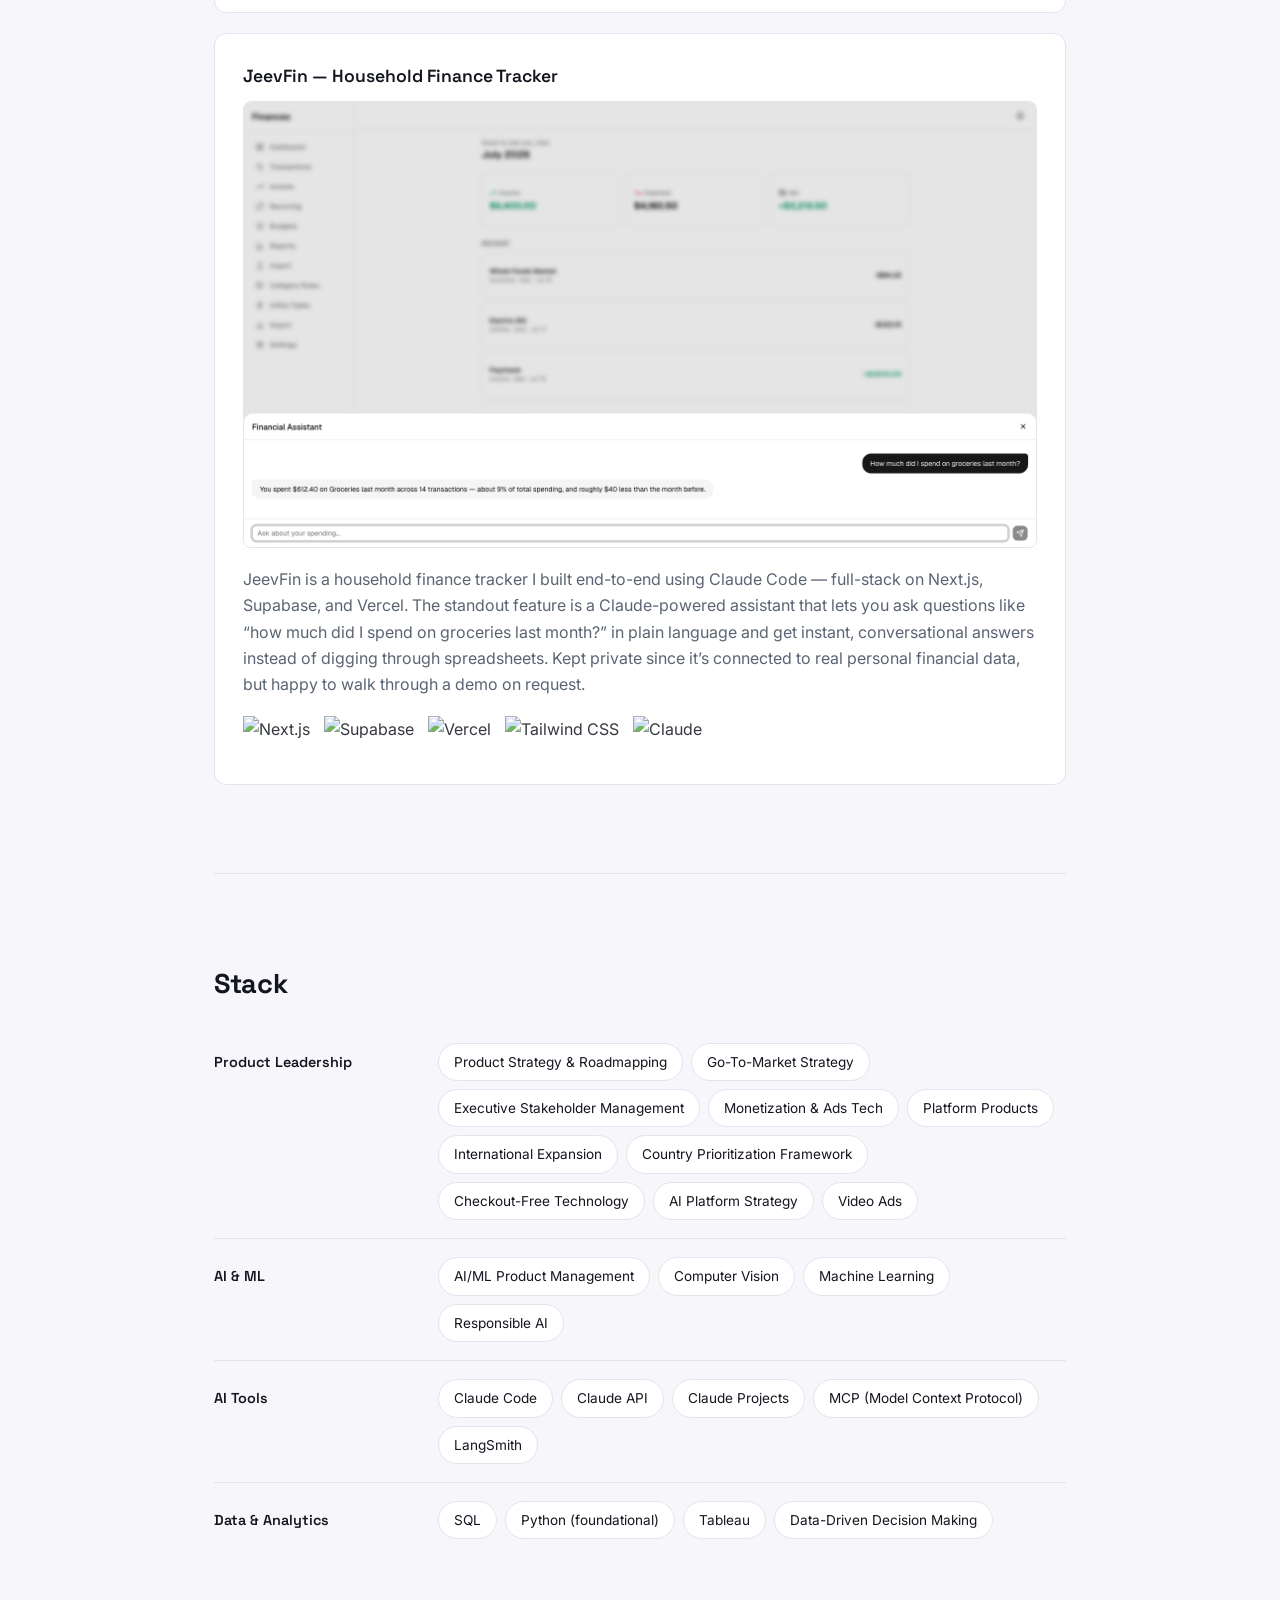
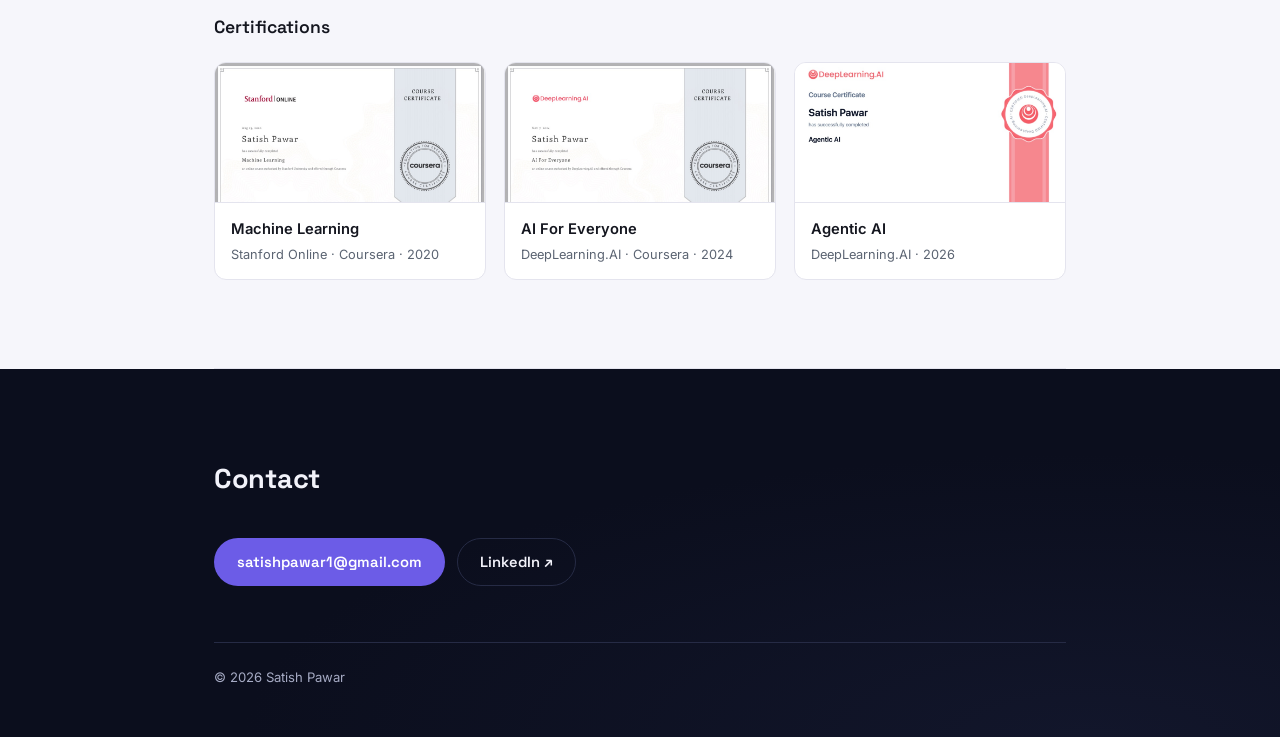
==== commit 1b4b094f: "Add headshot to hero section Circular photo (96px desktop / 72px mobile) with a subtle accent ring, " ====
--- a/index.html
+++ b/index.html
@@ -36,7 +36,10 @@
 <header class="hero">
   <nav class="nav">
     <span class="nav-brand">S. Pawar</span>
-    <div class="nav-links">
+    <button class="nav-toggle" type="button" aria-label="Toggle navigation menu" aria-expanded="false" aria-controls="nav-links">
+      <span></span><span></span><span></span>
+    </button>
+    <div class="nav-links" id="nav-links">
       <a href="#experience">Experience</a>
       <a href="#projects">AI Projects</a>
       <a href="#stack">Stack</a>
@@ -44,8 +47,13 @@
     </div>
   </nav>
   <div class="hero-content">
-    <p class="eyebrow">Product Leader · AI &amp; Platform</p>
-    <h1>Satish Pawar</h1>
+    <div class="hero-heading">
+      <img src="images/headshot.jpg" alt="Satish Pawar" class="headshot">
+      <div>
+        <p class="eyebrow">Product Leader · AI &amp; Platform</p>
+        <h1>Satish Pawar</h1>
+      </div>
+    </div>
     <p class="tagline">Product leader with 14+ years taking AI and platform products from zero to one and scaling them into real revenue — including $90M+ in ad monetization, 25x developer adoption, and an international expansion strategy with nine-figure projected impact. I specialize in turning ambiguous, undefined problems into products and features that real users actually adopt.</p>
     <p class="subtagline">Multi-year product strategy · zero-to-one launches · Agentic AI · Executive Stakeholder Management</p>
     <div class="hero-links">
--- a/style.css
+++ b/style.css
@@ -66,6 +66,32 @@
 
 .nav-links a:hover { color: var(--text-on-navy); }
 
+.nav-toggle {
+  display: none;
+  flex-direction: column;
+  justify-content: center;
+  gap: 5px;
+  width: 32px;
+  height: 32px;
+  padding: 0;
+  background: none;
+  border: none;
+  cursor: pointer;
+}
+
+.nav-toggle span {
+  display: block;
+  width: 100%;
+  height: 2px;
+  background: var(--text-on-navy);
+  border-radius: 2px;
+  transition: transform 0.25s ease, opacity 0.2s ease;
+}
+
+.nav-toggle[aria-expanded="true"] span:nth-child(1) { transform: translateY(7px) rotate(45deg); }
+.nav-toggle[aria-expanded="true"] span:nth-child(2) { opacity: 0; }
+.nav-toggle[aria-expanded="true"] span:nth-child(3) { transform: translateY(-7px) rotate(-45deg); }
+
 /* ---------- Hero ---------- */
 
 .hero {
@@ -93,6 +119,26 @@
   color: var(--text-on-navy);
   margin: 0 0 18px;
   letter-spacing: -0.01em;
+}
+
+.hero-heading {
+  display: flex;
+  align-items: center;
+  gap: 24px;
+  margin-bottom: 18px;
+}
+
+.hero-heading .eyebrow { margin-bottom: 8px; }
+.hero-heading h1 { margin-bottom: 0; }
+
+.headshot {
+  width: 96px;
+  height: 96px;
+  border-radius: 50%;
+  object-fit: cover;
+  flex-shrink: 0;
+  border: 2px solid var(--border-navy);
+  box-shadow: 0 0 0 4px rgba(108, 92, 231, 0.15);
 }
 
 .tagline {
@@ -713,6 +759,8 @@
 
 @media (max-width: 700px) {
   .hero-content h1 { font-size: 2.2rem; }
+  .headshot { width: 72px; height: 72px; }
+  .hero-heading { gap: 16px; }
   .nav-links a { margin-left: 16px; font-size: 0.85rem; }
   .stat-grid { grid-template-columns: repeat(2, 1fr); }
   section { padding: 64px 0; }
@@ -724,3 +772,44 @@
   .stat-grid { grid-template-columns: 1fr 1fr; gap: 10px; }
   .stat-number { font-size: 1.4rem; }
 }
+
+@media (max-width: 480px) {
+  .nav { position: relative; }
+  .nav-toggle { display: flex; }
+
+  .nav-links {
+    display: flex;
+    flex-direction: column;
+    position: absolute;
+    top: 100%;
+    left: 24px;
+    right: 24px;
+    margin-top: 10px;
+    background: var(--navy-soft);
+    border: 1px solid var(--border-navy);
+    border-radius: var(--radius);
+    padding: 0 20px;
+    max-height: 0;
+    overflow: hidden;
+    opacity: 0;
+    pointer-events: none;
+    transition: max-height 0.25s ease, opacity 0.2s ease;
+    z-index: 20;
+  }
+
+  .nav-links.is-open {
+    max-height: 260px;
+    opacity: 1;
+    pointer-events: auto;
+    padding: 8px 20px;
+  }
+
+  .nav-links a {
+    margin-left: 0;
+    padding: 12px 0;
+    width: 100%;
+    border-bottom: 1px solid var(--border-navy);
+  }
+
+  .nav-links a:last-child { border-bottom: none; }
+}
